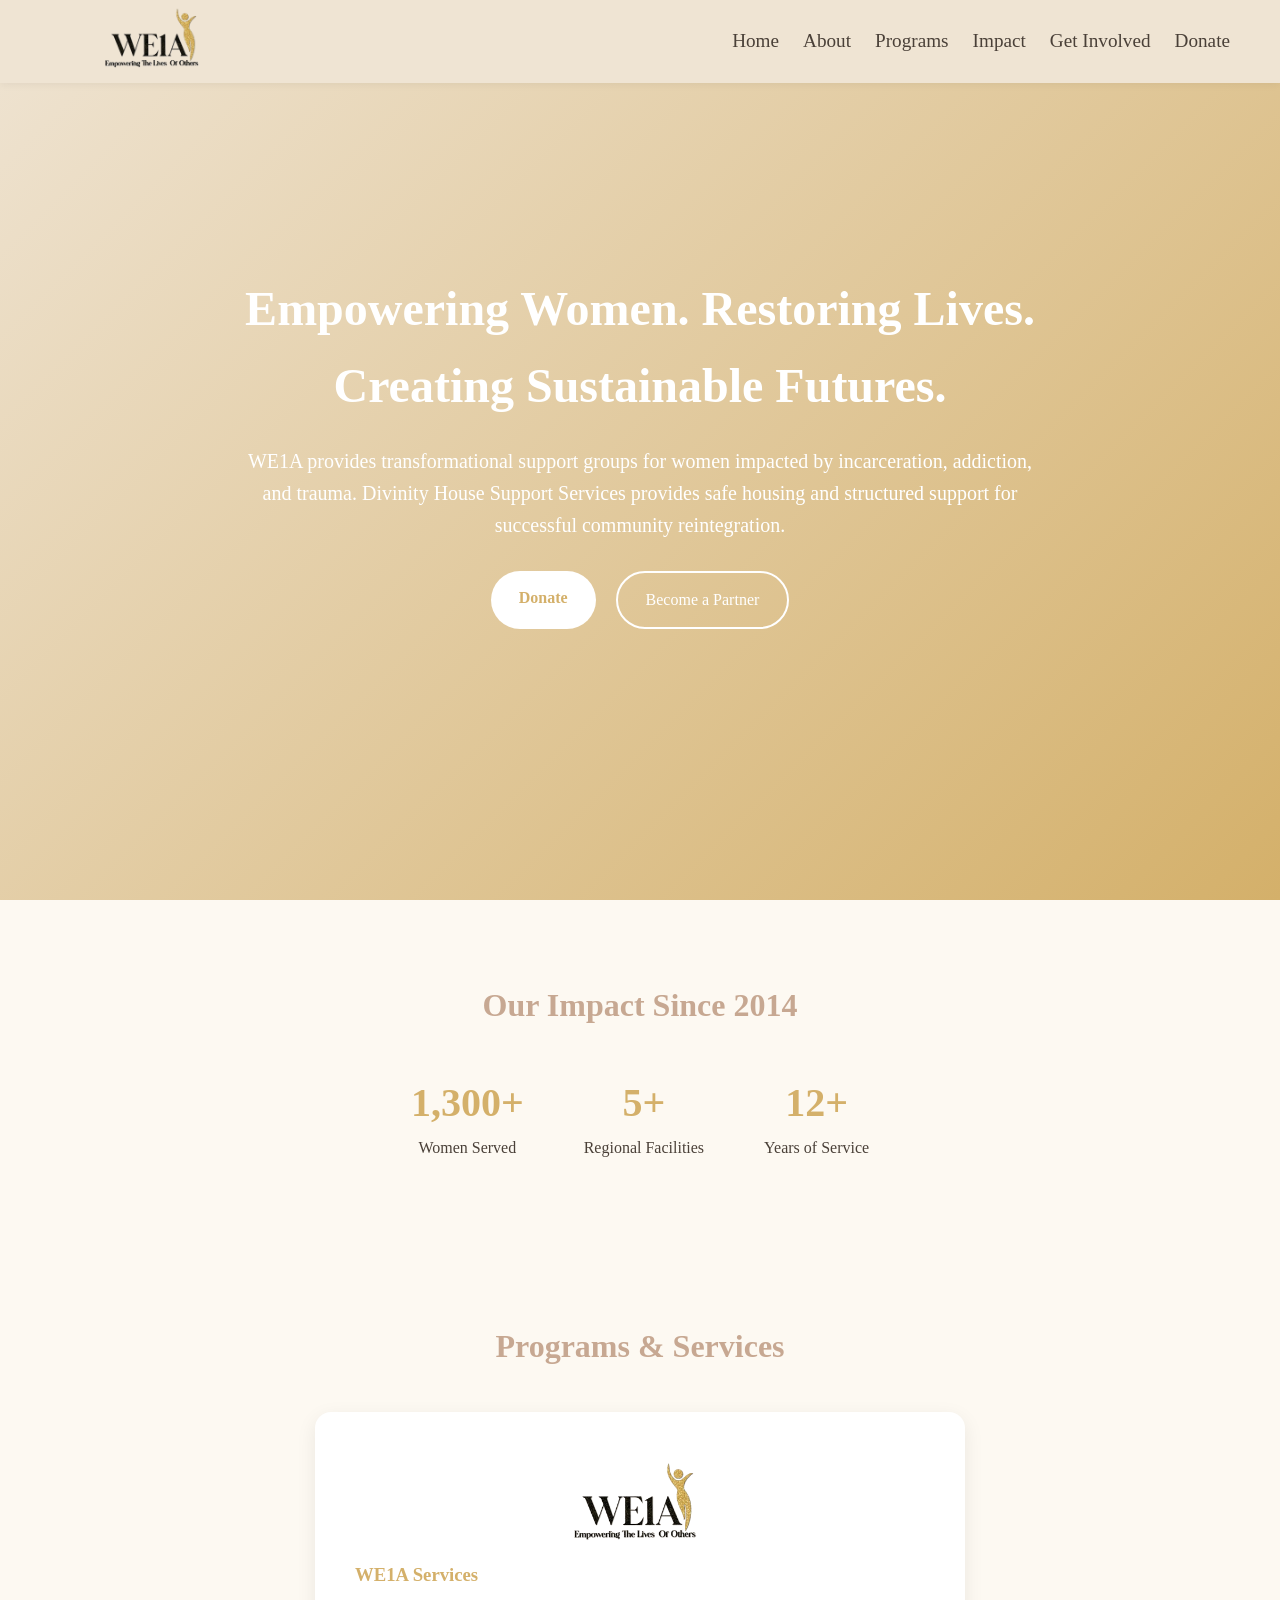
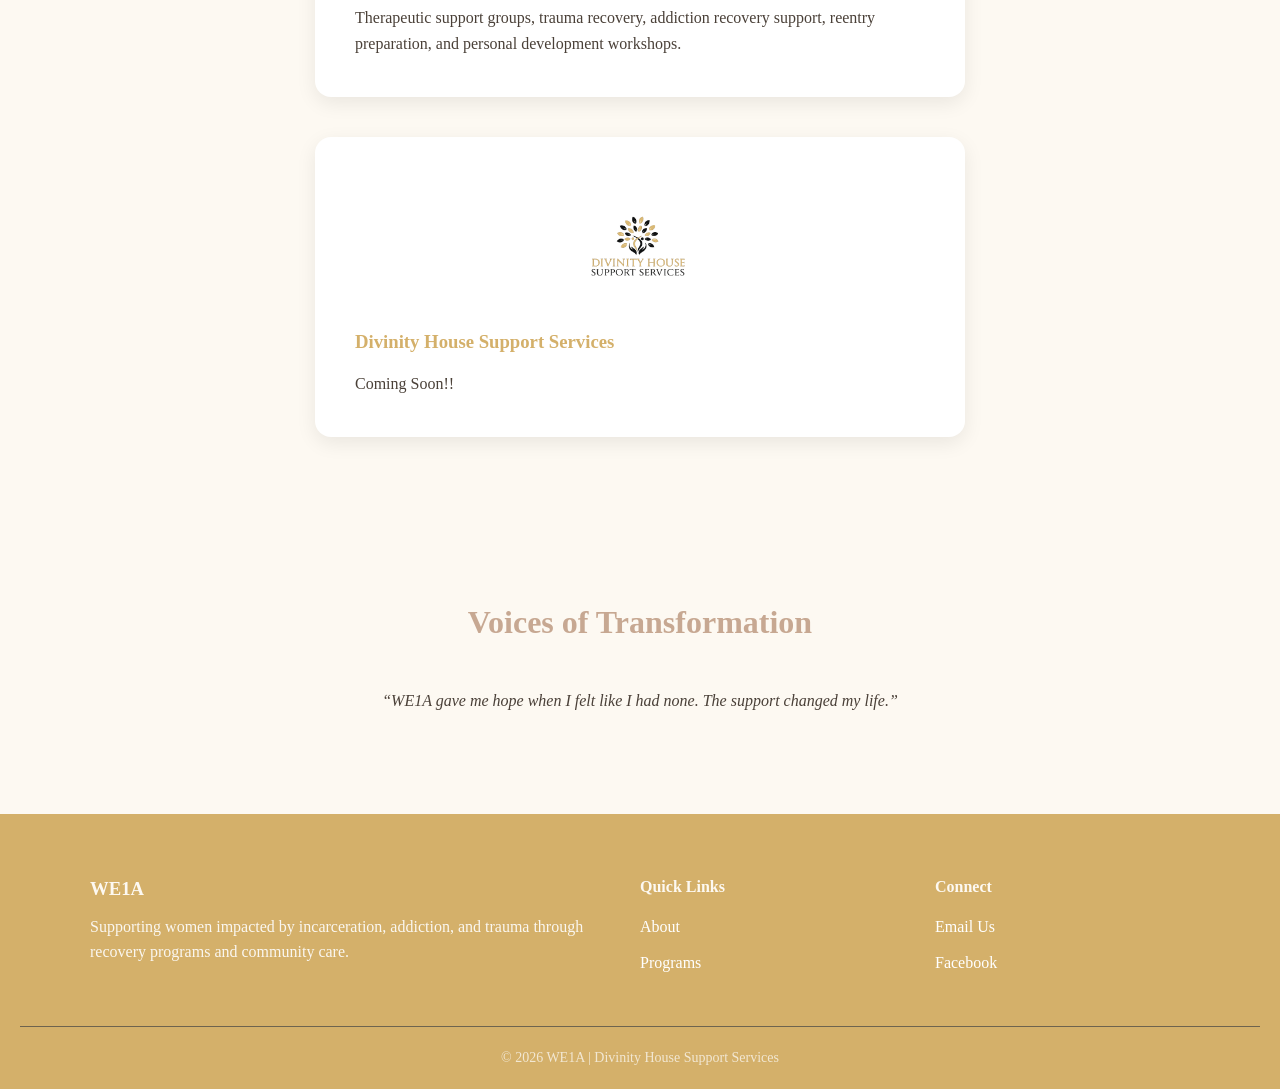
==== index.html @ df3ba407 "fixed the impact and about styling" ====
<!DOCTYPE html>
<html lang="en">
<head>
    <meta charset="UTF-8">
    <meta name="viewport" content="width=device-width, initial-scale=1.0">
    <title>Document</title>
    <link rel="stylesheet" href="styles.css/style.css">
</head>
<body>
  <header class="header">
    <div class="logoimg"><img src="images/we1a_logo_no_bg.png"></div>
    <!-- <div class="logo"> WE1A & DHSS</div> -->
    <nav>
          <a href="index.html">Home</a>
    <a href="about.html">About</a>
    <a href="programs.html">Programs</a>
    <a href="impact.html">Impact</a>
    <a href="getInvolved.html">Get Involved</a>
    <a href="donate.html">Donate</a>
   

    </nav>
</header>

<section class="hero">
    <div class="hero-content">
        <h1>Empowering Women. Restoring Lives. Creating Sustainable Futures.</h1>
        <p>
            WE1A provides transformational support groups for women impacted by incarceration, addiction, and trauma.
            Divinity House Support Services provides safe housing and structured support for successful community reintegration.
        </p>
        <div class="buttons">
        <a href="donate.html" class="btn btn-primary">Donate</a>
        <a href="partners.html" class="btn btn-secondary">Become a Partner</a>

        </div>
    </div>
</section>

<section>
    <h2 class="section-title">Our Impact Since 2014</h2>
    <div class="impact">
        <div class="impact-item">
            <h3 id="participants">0</h3>
            <p>Women Served</p>
        </div>
        <div class="impact-item">
            <h3>5+</h3>
            <p>Regional Facilities</p>
        </div>
        <div class="impact-item">
            <h3>12+</h3>
            <p>Years of Service</p>
        </div>
    </div>
</section>

<section>
    <h2 class="section-title">Programs & Services</h2>

    <div class="services-grid">

        <!-- CARD 1 -->
        <a href="programs.html" class="card">
            <img src="images/we1a_logo_no_bg.png" alt="WE1A Logo">
            <h3>WE1A Services</h3>
            <p>
                Therapeutic support groups, trauma recovery, addiction recovery support,
                reentry preparation, and personal development workshops.
            </p>
        </a>

        <!-- CARD 2 -->
        <a href="programs.html" class="card">
            <img src="images/nobackgroundhouse.png" alt="Divinity House">
            <h3>Divinity House Support Services</h3>
            <p> Coming Soon!! <br>
               <!-- Transitional housing, residential growth programming, crisis stabilization,
                life skills training, and Survivor Ventures partnership support.  -->
            </p>
        </a>

    </div>
</section>


<section class="testimonials">
    <h2 class="section-title">Voices of Transformation</h2>
    <div class="testimonial">
        “WE1A gave me hope when I felt like I had none. The support changed my life.”
    </div>
    <div class="testimonial">
        <!-- “Divinity House gave me stability and structure when I needed it most.” -->
    </div>
</section>

<footer class="footer">

  <div class="footer-container">

    <!-- Organization Info -->
    <div class="footer-column">
      <h3>WE1A</h3>
      <p>
        Supporting women impacted by incarceration, addiction, and trauma
         through recovery programs <!--housing support, --> and community care. 
      </p>
    </div>

    <!-- Navigation -->
    <div class="footer-column">
      <h4>Quick Links</h4>
      <a href="about.html">About</a>
  <a href="programs.html">Programs</a>
    </div>

    <!-- Contact -->
    <div class="footer-column">
      <h4>Connect</h4>
      <a href="mailto:cwilliams@we1a.org">Email Us</a>
      <a href="https://www.facebook.com/profile.php?id=61586205608298" target="_blank">Facebook</a>
    </div>

  </div>

  <div class="footer-bottom">
    © 2026 WE1A | Divinity House Support Services
  </div>

</footer>
</footer>
<script src="JavaScript/script.js"></script>
</body>
</html>
---- styles.css/style.css ----
/* Import Google Fonts */
@import url('https://fonts.googleapis.com/css2?family=Raleway:ital,wght@0,100..900;1,100..900&family=Tinos:ital,wght@0,400;0,700;1,400;1,700&display=swap');

/* Root color variables (site theme) */
:root {
    --primary: #D4B06A;          /* Main gold color */
    --accent: #C7A892;           /* Secondary accent color */
    --bg: #FDF9F2;               /* Page background color */
    --surface: #FFFFFF;          /* Card/surface background */
    --text: #4A4038;             /* Main text color */
    --muted: #8A7A6C;            /* Muted/secondary text */
    --border: #EFE4D3;           /* Border/light divider color */
    --hero-gradient-1: #EFE4D3;  /* Hero gradient start */
    --hero-gradient-2: #D4B06A;  /* Hero gradient end */
}

/* Reset default browser spacing + use border-box model */
* {
    margin: 0;
    padding: 0;
    box-sizing: border-box;
}

/* Body styling */
body {
    font-family: 'Times New Roman', Times, serif,; /* Main font */
    color: var(--text);
    line-height: 1.6;
    background-color: var(--bg);
}

/* Header (navigation bar) */
header {
    width: 100%;
    padding: 0px 40px;
    display: flex;
    justify-content: space-between;
    align-items: center;
    position: fixed;
    top: 0;
    background: var(--border);
    z-index: 1000; /* Keep header above other elements */
    box-shadow: 0 2px 8px rgba(0,0,0,0.05);
    transition: top 0.3s ease; /* Smooth hide/show animation */
}

/* Header hide animation (first rule) */
.header.hide {
    top: -0px;
}

/* Class added by JavaScript to hide header */
header.hide {
    top: -120px;
}

/* Header base positioning */
.header{
    position:fixed;
    top:0;
    width:100%
}

/* Hide header (duplicate rule for JS control) */
.header.hide{
    top:-120px;
}

/* Small logo size */
.logoHeader{
width:20px;
height: auto;
}

/* Global image styling */
img{
    display:block;
    margin-left:auto;
    margin-right:auto;
    width:50%;
}

/* Header logo image */
header img{
    max-width: 230px;
    height: auto;
}

/* Logo text styling */
.logo {
    font-weight: 600;
    font-size: 20px;
    margin: 0 15px;
    color: var(--primary);
}

/* Navigation links */
nav a {
    text-decoration: none;
    color: var(--text);
    font-weight: 500;
    padding:10px;
    font-size:larger;
}

/* Navigation hover effect */
nav a:hover {
    color: var(--accent);
}

/* Hero section styling */
.hero {
    height: 100vh;
    background: linear-gradient(135deg, var(--hero-gradient-1), var(--hero-gradient-2));
    display: flex;
    justify-content: center;
    align-items: center;
    text-align: center;
    color: #fff;
    padding: 0 20px;
}

/* Hero content container */
.hero-content {
    max-width: 800px;
}

/* Hero heading */
.hero h1 {
    font-size: 48px;
    margin-bottom: 20px;
    font-weight: 600;
}

/* Hero description text */
.hero p {
    font-size: 20px;
    margin-bottom: 30px;
}

/* Button group layout */
.buttons {
    display: flex;
    justify-content: center;
    gap: 20px;
    flex-wrap: wrap;
}

/* Remove underline from button links */
.buttons a {
    text-decoration: none;
}

/* Base button styling */
.btn {
    padding: 14px 28px;
    border-radius: 30px;
    border: none;
    font-size: 16px;
    cursor: pointer;
    transition: 0.3s;
}

/* Primary button */
.btn-primary {
    background: var(--surface);
    color: var(--primary);
    font-weight: 600;
}

/* Primary button hover */
.btn-primary:hover {
    background: var(--border);
}

/* Secondary button */
.btn-secondary {
    background: transparent;
    border: 2px solid white;
    color: white;
}

/* Secondary button hover */
.btn-secondary:hover {
    background: white;
    color: var(--primary);
}

/* Section spacing */
section {
    padding: 80px 60px;
}

/* Section title styling */
.section-title {
    text-align: center;
    margin-bottom: 40px;
    font-size: 32px;
    color: var(--accent);
}

/* Impact stats layout */
.impact {
    display: flex;
    justify-content: center;
    gap: 60px;
    text-align: center;
    flex-wrap: wrap;
}

/* Impact number styling */
.impact-item h3 {
    font-size: 40px;
    color: var(--primary);
}

/* Services grid layout */
.services-grid {
    display: flex;
    gap: 40px;
    justify-content: center;
    flex-wrap: wrap;
}

/* Clickable service card */
.card {
    display: block;
    text-decoration: none;
    color: inherit;
    background:white;
    padding: 40px;
    border-radius: 16px;
    width: 650px;
    transition: all 0.3s ease;
    box-shadow: 0 6px 20px rgba(0,0,0,0.08);
}

/* Card image */
.card img {
    width: 150px;
    text-align: center;
}

/* Second card image size */
.cardTwo img {
    width: 450px;
    margin-bottom: 20px;
    text-align: center;
}

/* Card hover animation */
.card:hover {
    transform: translateY(-8px);
    box-shadow: 0 12px 30px rgba(0,0,0,0.15);
    background: var(--surface);
}

/* Additional hover transform */
.card:hover {
    transform: translateY(-5px);
}

/* Card title */
.card h3 {
    margin-bottom: 15px;
    color: var(--primary);
}

/* Global image max width override */
img{
    max-width: 220px;
    height: auto;
    text-align: center;
}

/* Testimonials section */
.testimonials {
    background: var(--bg);
    text-align: center;
}

/* Individual testimonial */
.testimonial {
    max-width: 700px;
    margin: 20px auto;
    font-style: italic;
}

/* Footer styling */
.footer{
  background:var(--primary);
  color:white;
  padding:60px 20px 20px;
}

.footer-container{
  max-width:1100px;
  margin:auto;
  display:grid;
  grid-template-columns: 2fr 1fr 1fr;
  gap:40px;
}

.footer-column h3{
  color:var(--bg);
  margin-bottom:10px;
}

.footer-column h4{
  color:var(--bg);
  margin-bottom:15px;
}

.footer-column p{
  line-height:1.6;
  opacity:.9;
}

.footer-column a{
  display:block;
  color:white;
  text-decoration:none;
  margin-bottom:10px;
}

.footer-column a:hover{
  color:var(--accent);
}

.footer-bottom{
  text-align:center;
  margin-top:40px;
  padding-top:20px;
  border-top:1px solid #444;
  font-size:14px;
  opacity:.7;
}
/* Responsive styles for tablets/mobile */
@media(max-width: 768px) {
    header {
        padding: 10px;
        flex-direction: column;
    }
.hero{
    margin-top:5rem;
    padding:2rem;
}
    .hero h1 {
        font-size: 32px;
    }
    header.hide {
    top: -80px;
      z-index: 5000; /* Keep header above other elements */
}

}

/* ===== FORM SECTIONS ===== */

/* Form section background + spacing */
.form-section {
    padding: 100px 20px;
    background: var(--bg);
}

/* Form container card */
.form-container {
    max-width: 800px;
    margin: auto;
    background: var(--surface);
    padding: 50px;
    border-radius: 18px;
    box-shadow: 0 10px 30px rgba(0,0,0,0.08);
}

/* Form heading */
.form-container h2 {
    text-align: center;
    color: var(--primary);
    margin-bottom: 30px;
}

/* Form group spacing */
.form-group {
    margin-bottom: 20px;
}

/* Form labels */
.form-group label {
    display: block;
    font-weight: 600;
    margin-bottom: 6px;
    color: var(--text);
}

/* Inputs, selects, textarea styling */
.form-group input,
.form-group select,
.form-group textarea {
    width: 100%;
    padding: 14px;
    border-radius: 10px;
    border: 1px solid var(--border);
    font-size: 16px;
    background: var(--bg);
}

/* Textarea size control */
.form-group textarea {
    min-height: 120px;
    resize: vertical;
}

/* Focus state for inputs */
.form-group input:focus,
.form-group select:focus,
.form-group textarea:focus {
    outline: none;
    border-color: var(--primary);
}

/* Submit button */
.form-btn {
    width: 100%;
    padding: 16px;
    background: var(--primary);
    color: white;
    border: none;
    border-radius: 30px;
    font-size: 18px;
    cursor: pointer;
    transition: 0.3s;
}

/* Submit button hover */
.form-btn:hover {
    background: var(--accent);
}
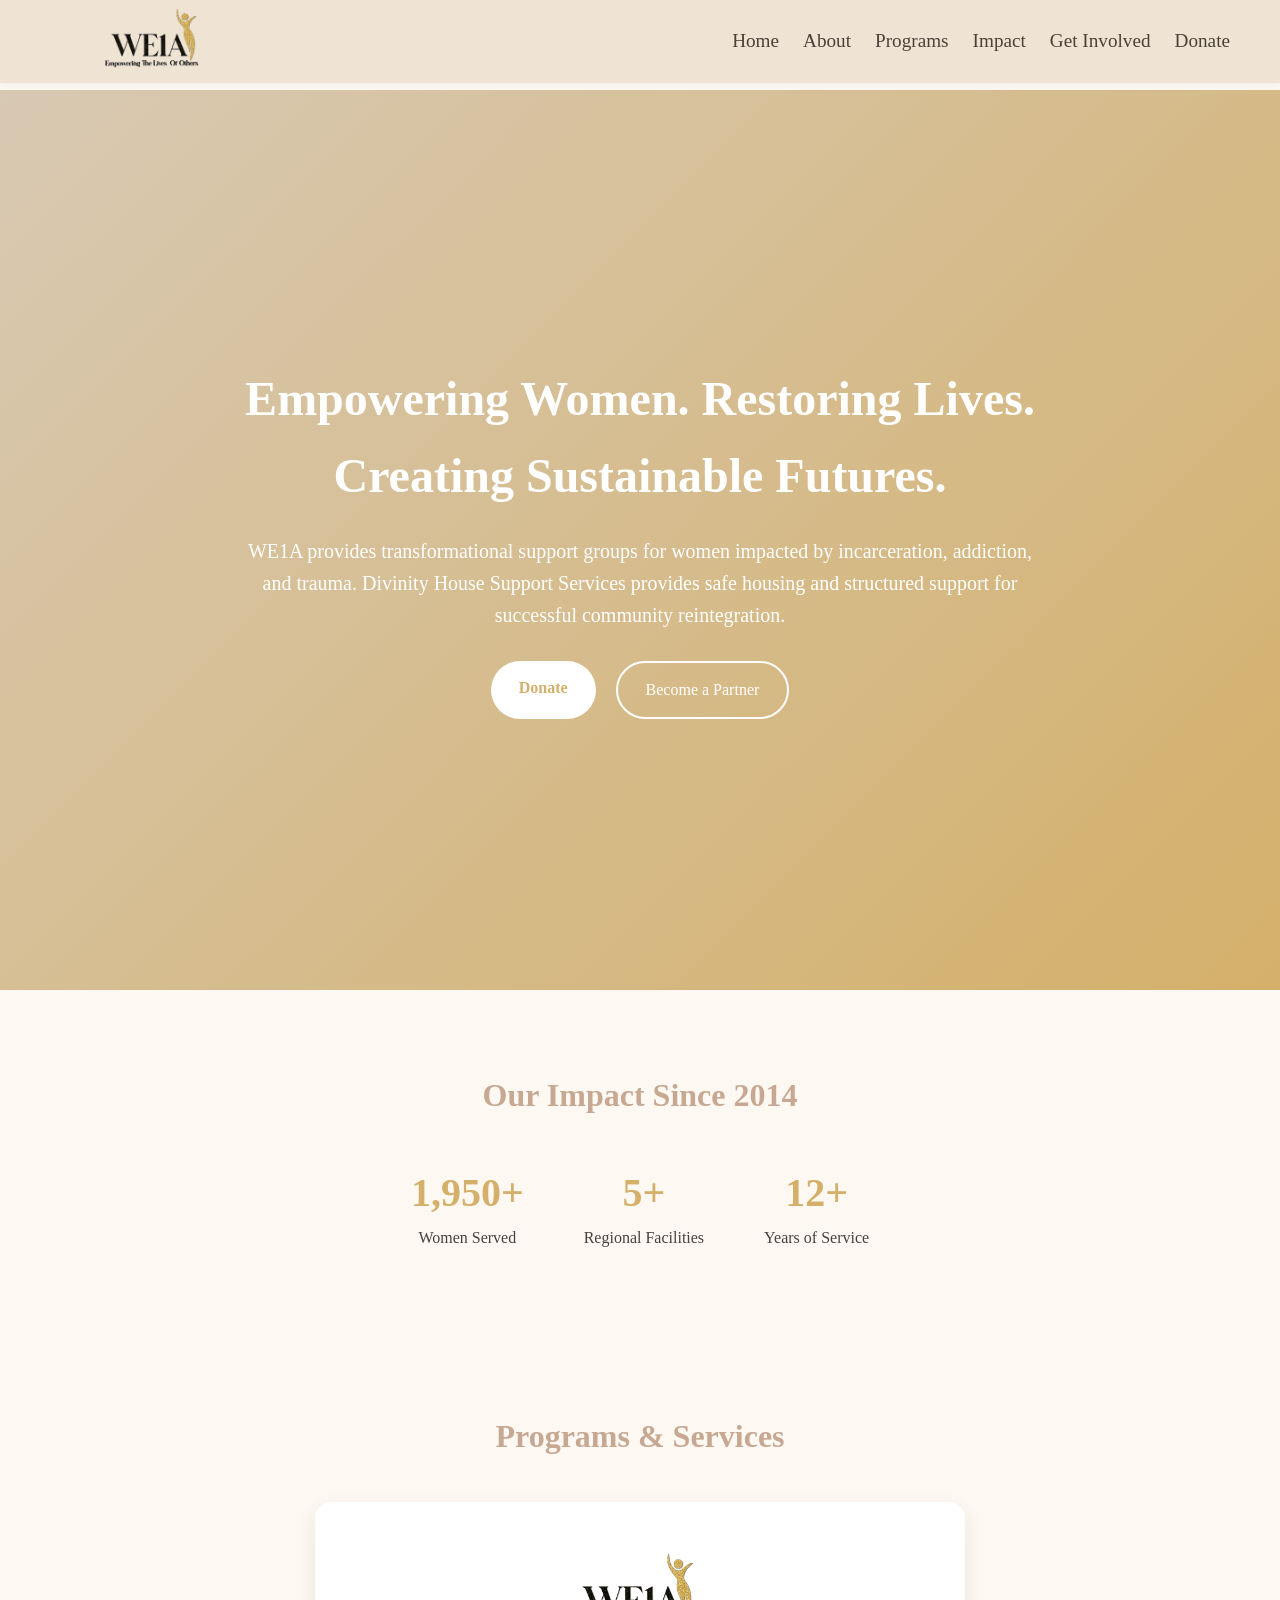
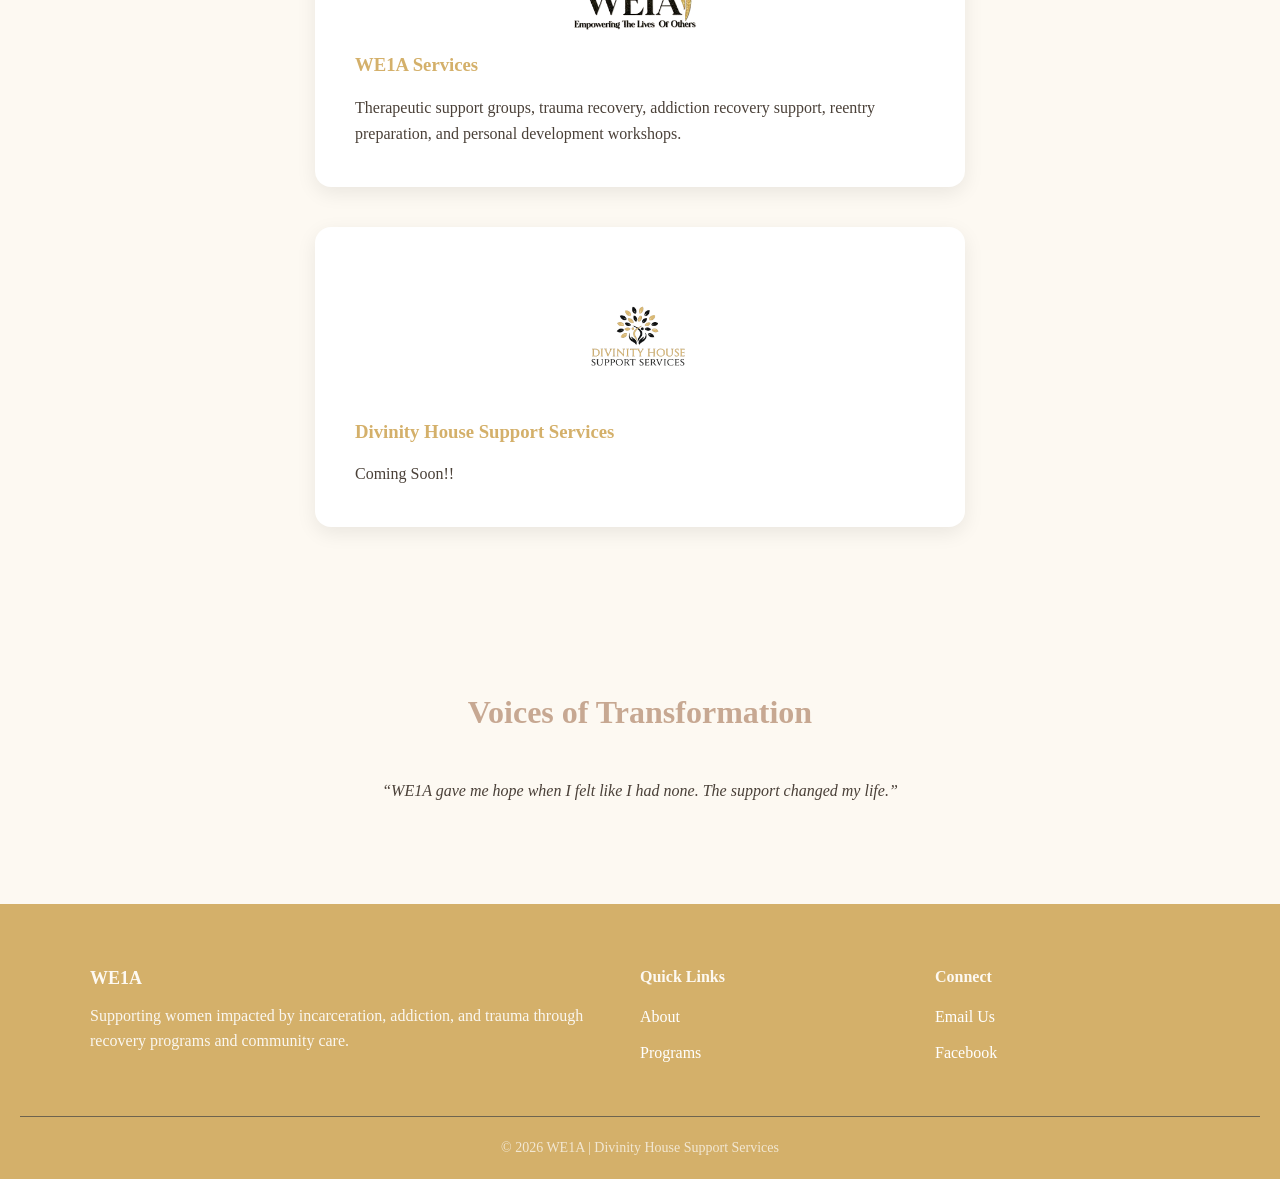
==== commit c9f3d9b6: "header and footer css file" ====
--- a/index.html
+++ b/index.html
@@ -5,6 +5,8 @@
     <meta name="viewport" content="width=device-width, initial-scale=1.0">
     <title>Document</title>
     <link rel="stylesheet" href="styles.css/style.css">
+    <link rel="stylesheet" href="styles.css/header.css">
+    <link rel="stylesheet" href="styles.css/footer.css">
 </head>
 <body>
   <header class="header">
@@ -117,7 +119,7 @@
     <!-- Contact -->
     <div class="footer-column">
       <h4>Connect</h4>
-      <a href="mailto:cwilliams@we1a.org">Email Us</a>
+      <a href="mailto:c.williams@we1a.org">Email Us</a>
       <a href="https://www.facebook.com/profile.php?id=61586205608298" target="_blank">Facebook</a>
     </div>
 
--- a/styles.css/style.css
+++ b/styles.css/style.css
@@ -10,7 +10,7 @@
     --text: #4A4038;             /* Main text color */
     --muted: #8A7A6C;            /* Muted/secondary text */
     --border: #EFE4D3;           /* Border/light divider color */
-    --hero-gradient-1: #EFE4D3;  /* Hero gradient start */
+    --hero-gradient-1: #d8c9b3;  /* Hero gradient start */
     --hero-gradient-2: #D4B06A;  /* Hero gradient end */
 }
 
@@ -27,85 +27,6 @@
     color: var(--text);
     line-height: 1.6;
     background-color: var(--bg);
-}
-
-/* Header (navigation bar) */
-header {
-    width: 100%;
-    padding: 0px 40px;
-    display: flex;
-    justify-content: space-between;
-    align-items: center;
-    position: fixed;
-    top: 0;
-    background: var(--border);
-    z-index: 1000; /* Keep header above other elements */
-    box-shadow: 0 2px 8px rgba(0,0,0,0.05);
-    transition: top 0.3s ease; /* Smooth hide/show animation */
-}
-
-/* Header hide animation (first rule) */
-.header.hide {
-    top: -0px;
-}
-
-/* Class added by JavaScript to hide header */
-header.hide {
-    top: -120px;
-}
-
-/* Header base positioning */
-.header{
-    position:fixed;
-    top:0;
-    width:100%
-}
-
-/* Hide header (duplicate rule for JS control) */
-.header.hide{
-    top:-120px;
-}
-
-/* Small logo size */
-.logoHeader{
-width:20px;
-height: auto;
-}
-
-/* Global image styling */
-img{
-    display:block;
-    margin-left:auto;
-    margin-right:auto;
-    width:50%;
-}
-
-/* Header logo image */
-header img{
-    max-width: 230px;
-    height: auto;
-}
-
-/* Logo text styling */
-.logo {
-    font-weight: 600;
-    font-size: 20px;
-    margin: 0 15px;
-    color: var(--primary);
-}
-
-/* Navigation links */
-nav a {
-    text-decoration: none;
-    color: var(--text);
-    font-weight: 500;
-    padding:10px;
-    font-size:larger;
-}
-
-/* Navigation hover effect */
-nav a:hover {
-    color: var(--accent);
 }
 
 /* Hero section styling */
@@ -286,75 +207,6 @@
     font-style: italic;
 }
 
-/* Footer styling */
-.footer{
-  background:var(--primary);
-  color:white;
-  padding:60px 20px 20px;
-}
-
-.footer-container{
-  max-width:1100px;
-  margin:auto;
-  display:grid;
-  grid-template-columns: 2fr 1fr 1fr;
-  gap:40px;
-}
-
-.footer-column h3{
-  color:var(--bg);
-  margin-bottom:10px;
-}
-
-.footer-column h4{
-  color:var(--bg);
-  margin-bottom:15px;
-}
-
-.footer-column p{
-  line-height:1.6;
-  opacity:.9;
-}
-
-.footer-column a{
-  display:block;
-  color:white;
-  text-decoration:none;
-  margin-bottom:10px;
-}
-
-.footer-column a:hover{
-  color:var(--accent);
-}
-
-.footer-bottom{
-  text-align:center;
-  margin-top:40px;
-  padding-top:20px;
-  border-top:1px solid #444;
-  font-size:14px;
-  opacity:.7;
-}
-/* Responsive styles for tablets/mobile */
-@media(max-width: 768px) {
-    header {
-        padding: 10px;
-        flex-direction: column;
-    }
-.hero{
-    margin-top:5rem;
-    padding:2rem;
-}
-    .hero h1 {
-        font-size: 32px;
-    }
-    header.hide {
-    top: -80px;
-      z-index: 5000; /* Keep header above other elements */
-}
-
-}
-
 /* ===== FORM SECTIONS ===== */
 
 /* Form section background + spacing */
--- a/styles.css/header.css
+++ b/styles.css/header.css
@@ -0,0 +1,165 @@
+/* Import Google Fonts */
+@import url('https://fonts.googleapis.com/css2?family=Raleway:ital,wght@0,100..900;1,100..900&family=Tinos:ital,wght@0,400;0,700;1,400;1,700&display=swap');
+
+/* Root color variables (site theme) */
+:root {
+    --primary: #D4B06A;          /* Main gold color */
+    --accent: #C7A892;           /* Secondary accent color */
+    --bg: #FDF9F2;               /* Page background color */
+    --surface: #FFFFFF;          /* Card/surface background */
+    --text: #4A4038;             /* Main text color */
+    --muted: #8A7A6C;            /* Muted/secondary text */
+    --border: #EFE4D3;           /* Border/light divider color */
+    --hero-gradient-1: #d8c9b3;  /* Hero gradient start */
+    --hero-gradient-2: #D4B06A;  /* Hero gradient end */
+}
+
+/* Header (navigation bar) */
+ header {
+    width: 100%;
+    padding: 0px 40px;
+    display: flex;
+    justify-content: space-between;
+    align-items: center;
+    position: fixed;
+    top: 0;
+    background: var(--border);
+    z-index: 1000; /* Keep header above other elements */
+    box-shadow: 0 2px 8px rgba(0,0,0,0.05);
+    transition: top 0.3s ease; /* Smooth hide/show animation */
+}
+
+/* Header hide animation (first rule) */
+.header.hide {
+    top: -0px;
+}
+
+/* Class added by JavaScript to hide header */
+header.hide {
+    top: -120px;
+}
+
+/* Header base positioning */
+.header{
+    position:fixed;
+    top:0;
+    width:100%
+}
+
+/* Hide header (duplicate rule for JS control) */
+.header.hide{
+    top:-120px;
+}
+
+/* Small logo size */
+.logoHeader{
+width:20px;
+height: auto;
+}
+
+/* Mobile layout */
+@media (max-width: 768px) {
+  .header {
+    flex-direction: column;
+    padding: 10px 20px;
+  }
+
+  nav {
+    display: flex;
+    flex-wrap: wrap;
+    justify-content: center;
+    gap: 10px;
+  }
+
+  nav a {
+    font-size: 14px;
+  }
+}
+
+/* Header hide animation (first rule) */
+.header.hide {
+    top: -0px;
+}
+
+/* Class added by JavaScript to hide header */
+header.hide {
+    top: -120px;
+}
+
+/* Header base positioning */
+.header{
+    position:fixed;
+    top:0;
+    width:100%
+}
+
+/* Hide header (duplicate rule for JS control) */
+.header.hide{
+    top:-120px;
+}
+
+/* Small logo size */
+.logoHeader{
+width:20px;
+height: auto;
+}
+
+
+body {
+  margin: 0;
+  padding-top: 90px; /* adjust to your header height */
+}
+
+/* Mobile layout */
+@media (max-width: 768px) {
+  .header {
+    flex-direction: column;
+    padding: 10px 20px;
+  }
+
+  nav {
+    display: flex;
+    flex-wrap: wrap;
+    justify-content: center;
+    gap: 10px;
+  }
+
+  nav a {
+    font-size: 14px;
+  }
+}
+/* Global image styling */
+img{
+    display:block;
+    margin-left:auto;
+    margin-right:auto;
+    width:50%;
+}
+
+/* Header logo image */
+header img{
+    max-width: 230px;
+    height: auto;
+}
+
+/* Logo text styling */
+.logo {
+    font-weight: 600;
+    font-size: 20px;
+    margin: 0 15px;
+    color: var(--primary);
+}
+
+/* Navigation links */
+nav a {
+    text-decoration: none;
+    color: var(--text);
+    font-weight: 500;
+    padding:10px;
+    font-size:larger;
+}
+
+/* Navigation hover effect */
+nav a:hover {
+    color: var(--accent);
+}
--- a/styles.css/footer.css
+++ b/styles.css/footer.css
@@ -0,0 +1,51 @@
+/* Footer styling */
+.footer{
+  background:var(--primary);
+  color:white;
+  padding:60px 20px 20px;
+}
+ 
+.footer-container{
+  max-width:1100px;
+  margin:auto;
+  display:grid;
+  grid-template-columns: 2fr 1fr 1fr;
+  gap:40px;
+}
+
+.footer-column h3{
+    font-size:18px;
+  color:var(--bg);
+  margin-bottom:10px;
+}
+
+.footer-column h4{
+  color:var(--bg);
+  margin-bottom:15px;
+}
+
+.footer-column p{
+font-size:16px;
+  line-height:1.6;
+  opacity:.9;
+}
+
+.footer-column a{
+  display:block;
+  color:white;
+  text-decoration:none;
+  margin-bottom:10px;
+}
+
+.footer-column a:hover{
+  color:var(--muted);
+}
+
+.footer-bottom{
+  text-align:center;
+  margin-top:40px;
+  padding-top:20px;
+  border-top:1px solid #444;
+  font-size:14px;
+  opacity:.7;
+}
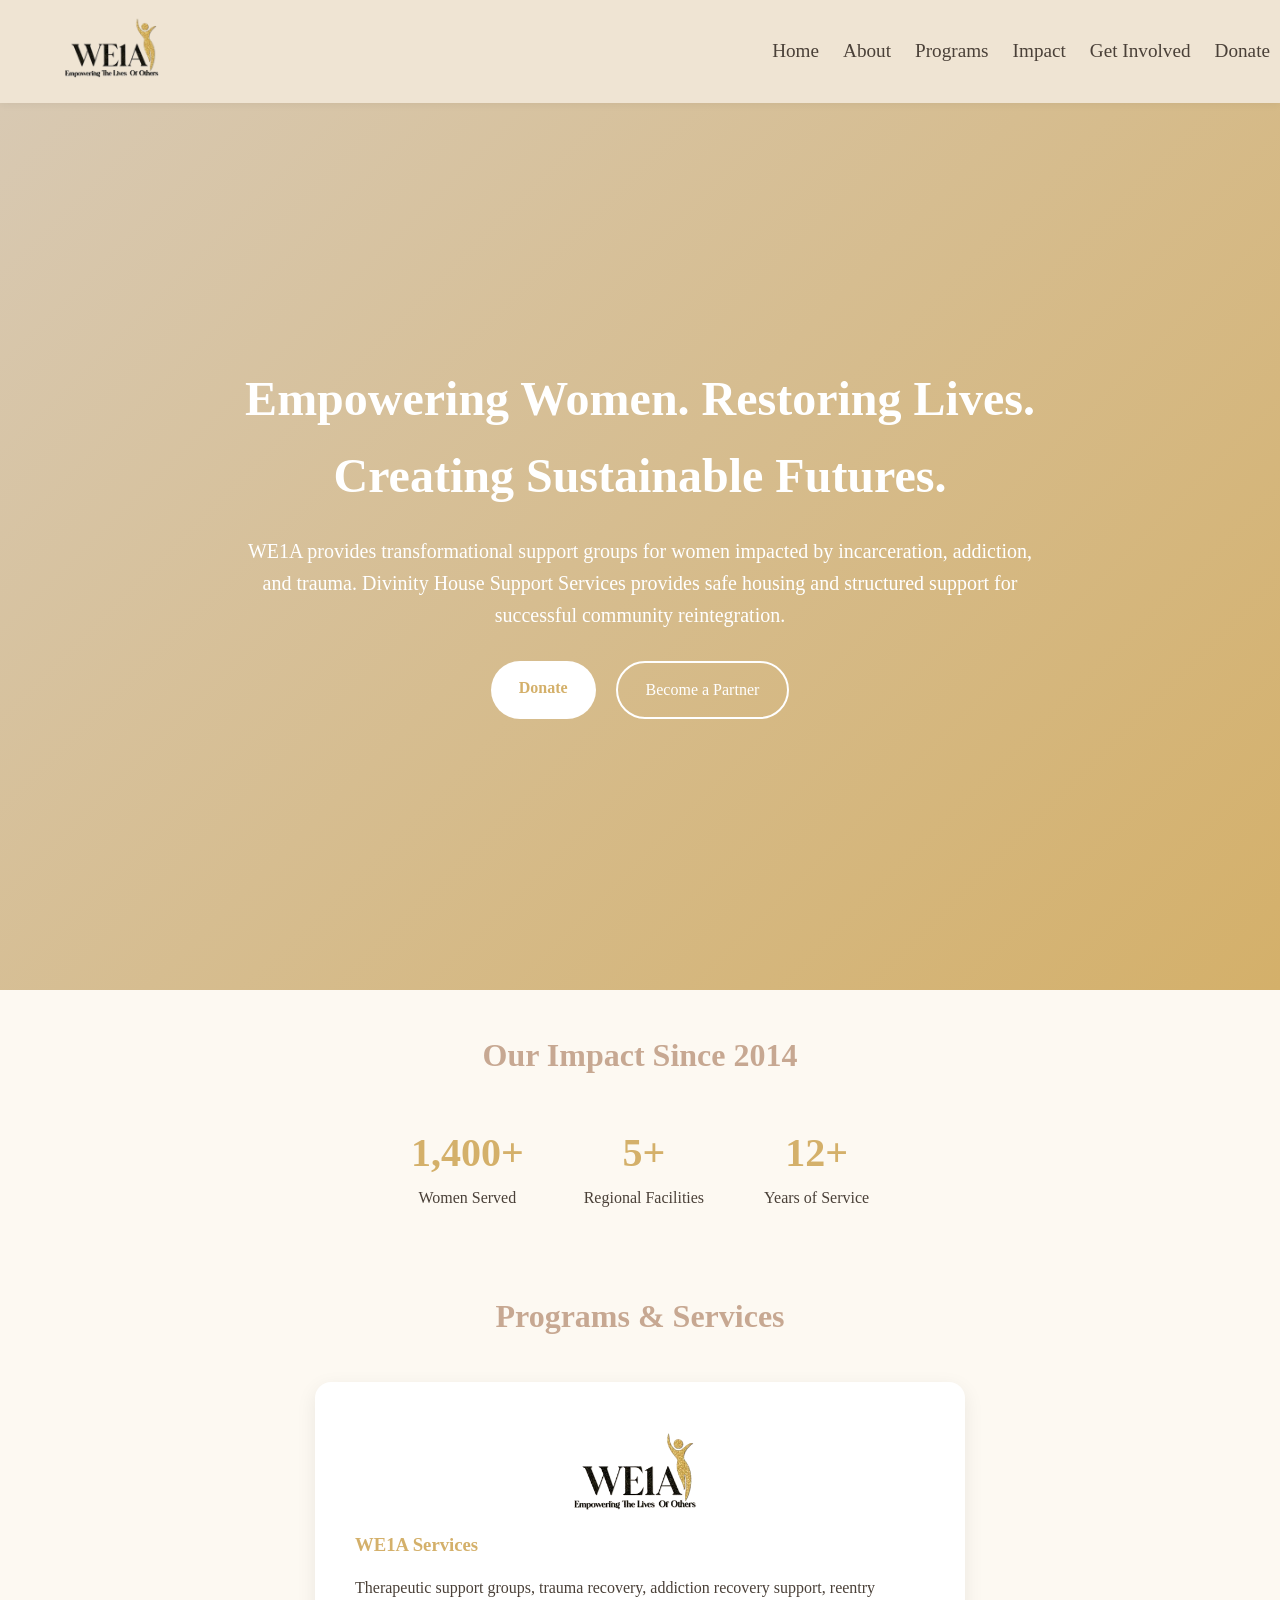
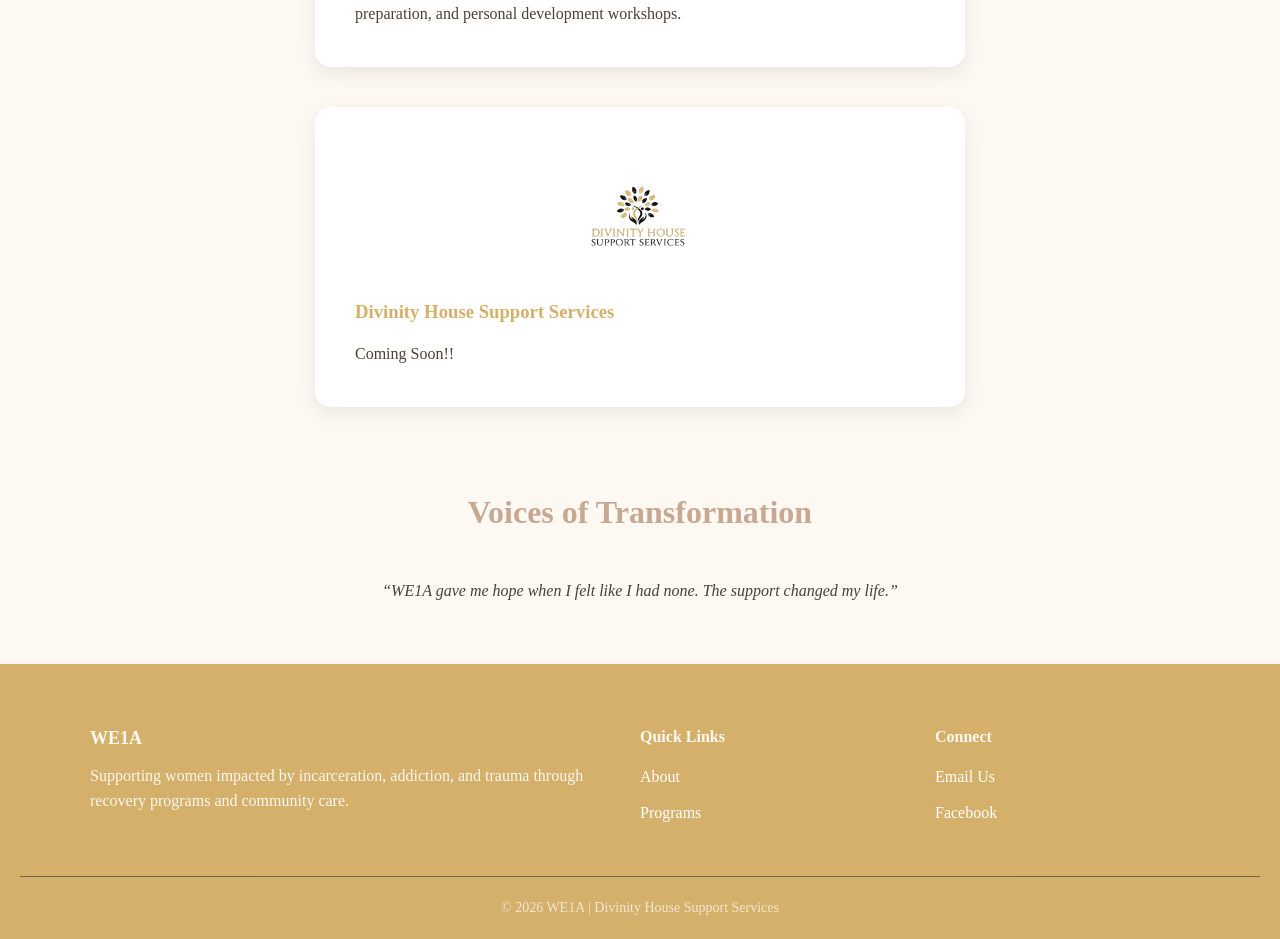
==== commit 7317dec2: "created and implemented header.js" ====
--- a/index.html
+++ b/index.html
@@ -132,5 +132,6 @@
 </footer>
 </footer>
 <script src="JavaScript/script.js"></script>
+<script src="JavaScript/header.js"></script>
 </body>
 </html>
--- a/styles.css/style.css
+++ b/styles.css/style.css
@@ -38,7 +38,7 @@
     align-items: center;
     text-align: center;
     color: #fff;
-    padding: 0 20px;
+    /* padding: 0 0px; */
 }
 
 /* Hero content container */
@@ -109,7 +109,7 @@
 
 /* Section spacing */
 section {
-    padding: 80px 60px;
+    padding: 40px 40px;
 }
 
 /* Section title styling */
--- a/styles.css/header.css
+++ b/styles.css/header.css
@@ -17,7 +17,7 @@
 /* Header (navigation bar) */
  header {
     width: 100%;
-    padding: 0px 40px;
+    padding: 10px 0px;
     display: flex;
     justify-content: space-between;
     align-items: center;
@@ -83,7 +83,7 @@
 
 /* Class added by JavaScript to hide header */
 header.hide {
-    top: -120px;
+    top: -220px;
 }
 
 /* Header base positioning */
@@ -95,7 +95,7 @@
 
 /* Hide header (duplicate rule for JS control) */
 .header.hide{
-    top:-120px;
+    top:-220px;
 }
 
 /* Small logo size */
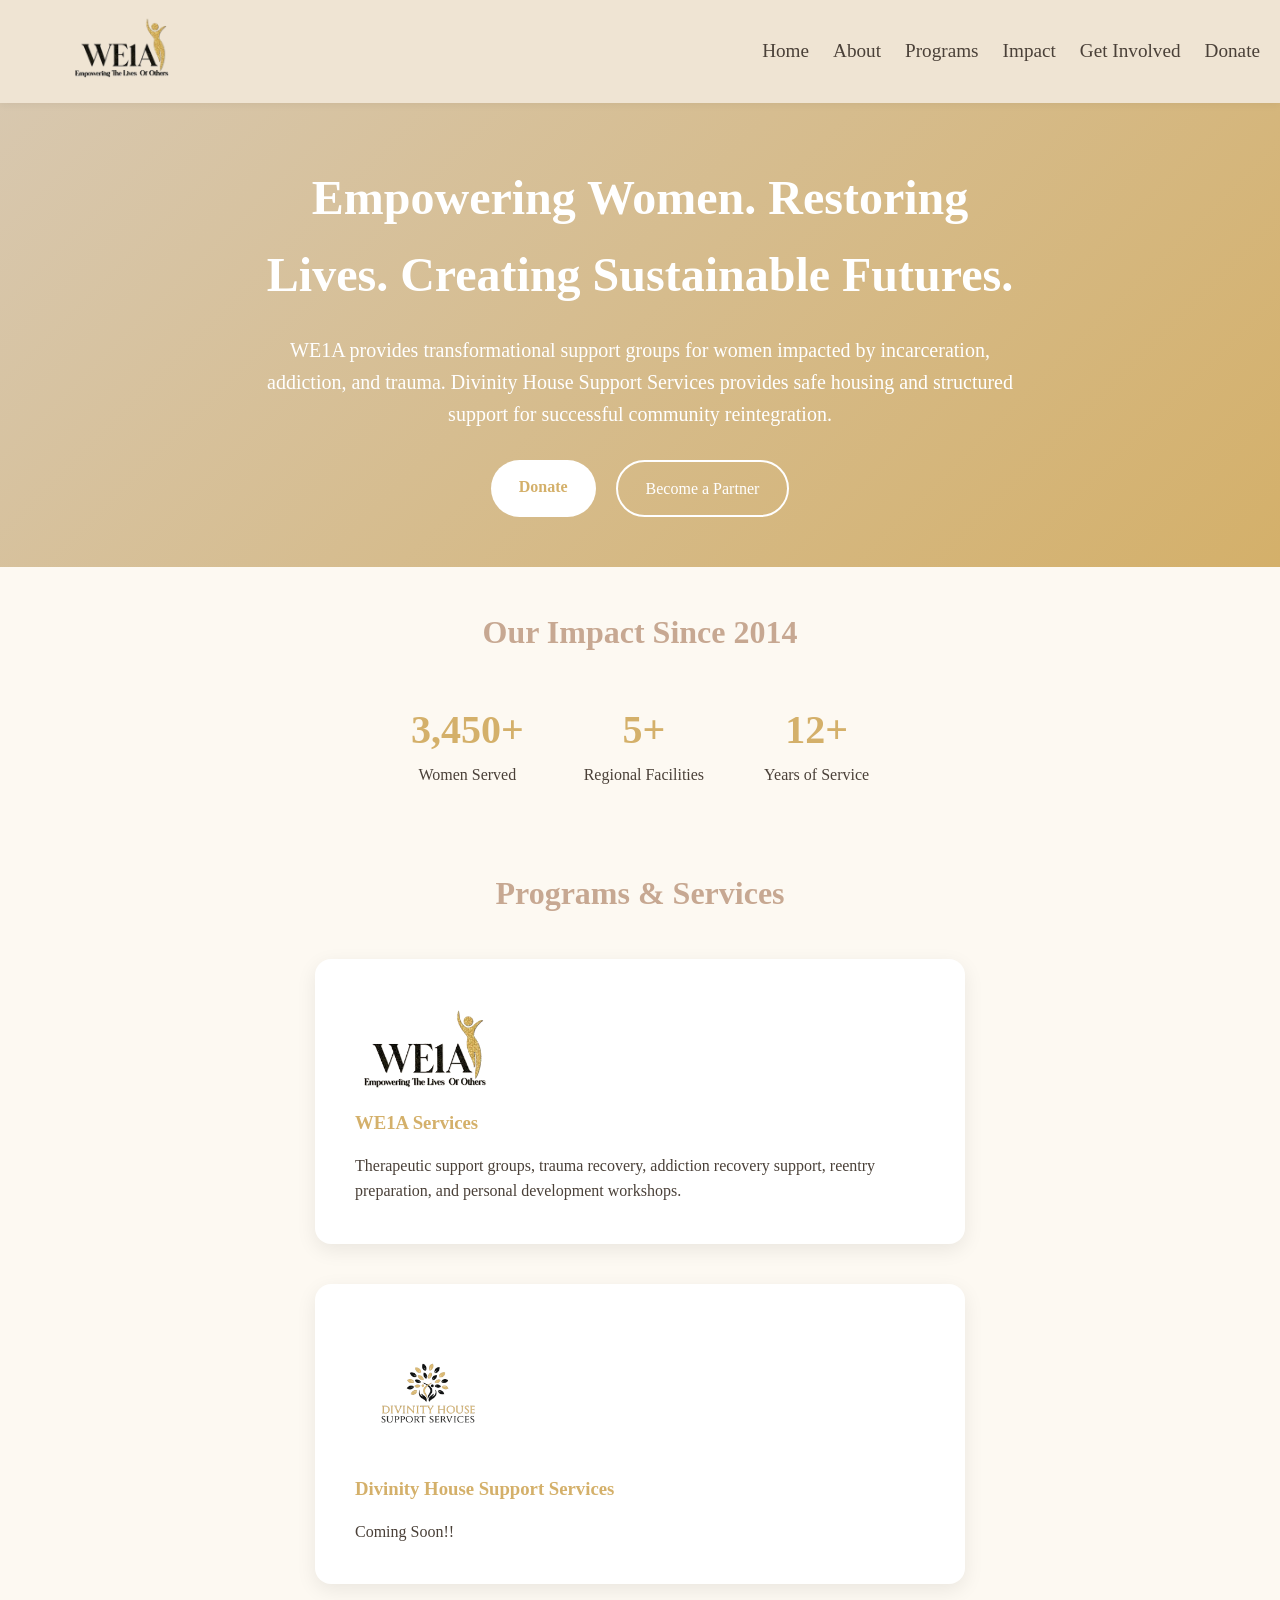
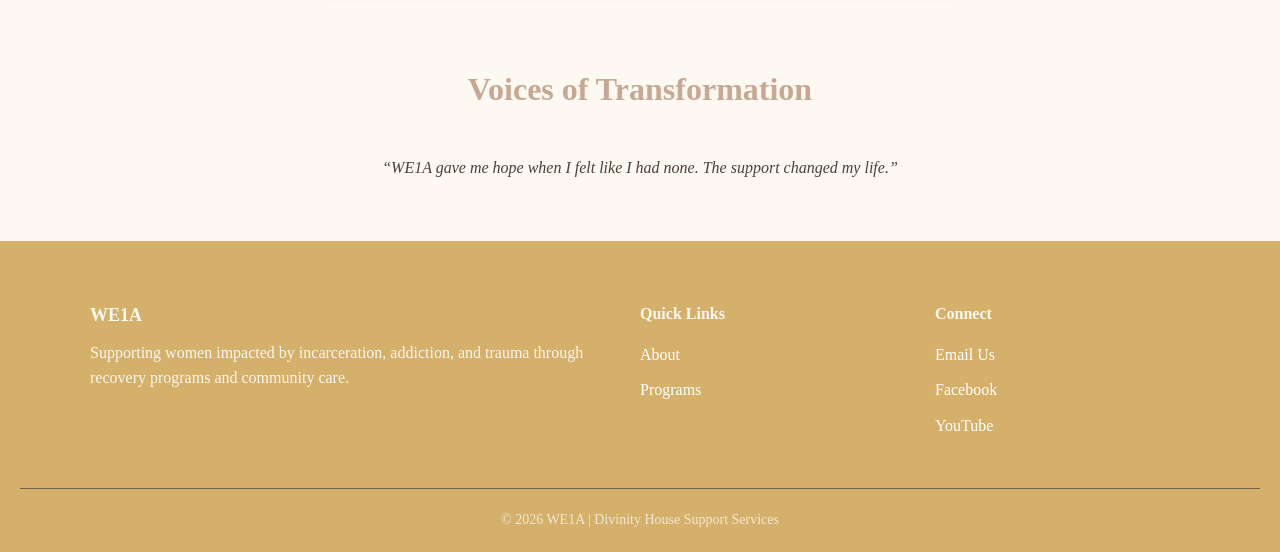
==== commit d67f332c: "redesign get involved page, added youtube link to footer" ====
--- a/index.html
+++ b/index.html
@@ -120,7 +120,9 @@
     <div class="footer-column">
       <h4>Connect</h4>
       <a href="mailto:c.williams@we1a.org">Email Us</a>
-      <a href="https://www.facebook.com/profile.php?id=61586205608298" target="_blank">Facebook</a>
+      <a href="https://www.facebook.com/profile.php?id=61586205608298" 
+      target="_blank">Facebook</a>
+         <a href="https://youtube.com/@womenempoweringoneanother?si=aopuIAqbBX-JPqeE" target="_blank">YouTube</a>
     </div>
 
   </div>
--- a/styles.css/style.css
+++ b/styles.css/style.css
@@ -31,14 +31,13 @@
 
 /* Hero section styling */
 .hero {
-    height: 100vh;
     background: linear-gradient(135deg, var(--hero-gradient-1), var(--hero-gradient-2));
     display: flex;
     justify-content: center;
     align-items: center;
     text-align: center;
     color: #fff;
-    /* padding: 0 0px; */
+     justify-content: flex;
 }
 
 /* Hero content container */
@@ -287,4 +286,20 @@
 /* Submit button hover */
 .form-btn:hover {
     background: var(--accent);
+}
+
+@media (max-width: 768px){
+ /* Hero heading */
+.hero h1 {
+    font-size:35px;
+    font-weight: 600;
+}
+}
+.hero-content{
+    padding:10px;
+}
+.hero {
+
+     padding-top:150px; 
+
 }
--- a/styles.css/header.css
+++ b/styles.css/header.css
@@ -14,10 +14,15 @@
     --hero-gradient-2: #D4B06A;  /* Hero gradient end */
 }
 
+* {
+    margin: 0;
+    padding: 0;
+}
+
 /* Header (navigation bar) */
  header {
     width: 100%;
-    padding: 10px 0px;
+    padding:10px;
     display: flex;
     justify-content: space-between;
     align-items: center;
@@ -27,6 +32,7 @@
     z-index: 1000; /* Keep header above other elements */
     box-shadow: 0 2px 8px rgba(0,0,0,0.05);
     transition: top 0.3s ease; /* Smooth hide/show animation */
+    font-family: tinos;
 }
 
 /* Header hide animation (first rule) */
@@ -57,65 +63,25 @@
 height: auto;
 }
 
-/* Mobile layout */
-@media (max-width: 768px) {
-  .header {
-    flex-direction: column;
-    padding: 10px 20px;
-  }
-
-  nav {
-    display: flex;
-    flex-wrap: wrap;
-    justify-content: center;
-    gap: 10px;
-  }
-
-  nav a {
-    font-size: 14px;
-  }
+header img{
+    max-width: 230px;
+    height: auto;
+    
 }
-
-/* Header hide animation (first rule) */
-.header.hide {
-    top: -0px;
-}
-
-/* Class added by JavaScript to hide header */
-header.hide {
-    top: -220px;
-}
-
-/* Header base positioning */
-.header{
-    position:fixed;
-    top:0;
-    width:100%
-}
-
-/* Hide header (duplicate rule for JS control) */
-.header.hide{
-    top:-220px;
-}
-
-/* Small logo size */
-.logoHeader{
-width:20px;
-height: auto;
-}
-
-
-body {
-  margin: 0;
-  padding-top: 90px; /* adjust to your header height */
+.logoimg{
+    margin:0;
 }
 
 /* Mobile layout */
 @media (max-width: 768px) {
   .header {
     flex-direction: column;
-    padding: 10px 20px;
   }
+
+/* Hide header (duplicate rule for JS control) */
+.header.hide{
+    top:-220px;
+}
 
   nav {
     display: flex;
@@ -131,8 +97,6 @@
 /* Global image styling */
 img{
     display:block;
-    margin-left:auto;
-    margin-right:auto;
     width:50%;
 }
 
@@ -140,13 +104,14 @@
 header img{
     max-width: 230px;
     height: auto;
+    margin-left: auto;
+    margin-right: auto;
 }
 
 /* Logo text styling */
 .logo {
     font-weight: 600;
     font-size: 20px;
-    margin: 0 15px;
     color: var(--primary);
 }
 
--- a/styles.css/footer.css
+++ b/styles.css/footer.css
@@ -3,6 +3,7 @@
   background:var(--primary);
   color:white;
   padding:60px 20px 20px;
+  font-family: tinos;
 }
  
 .footer-container{
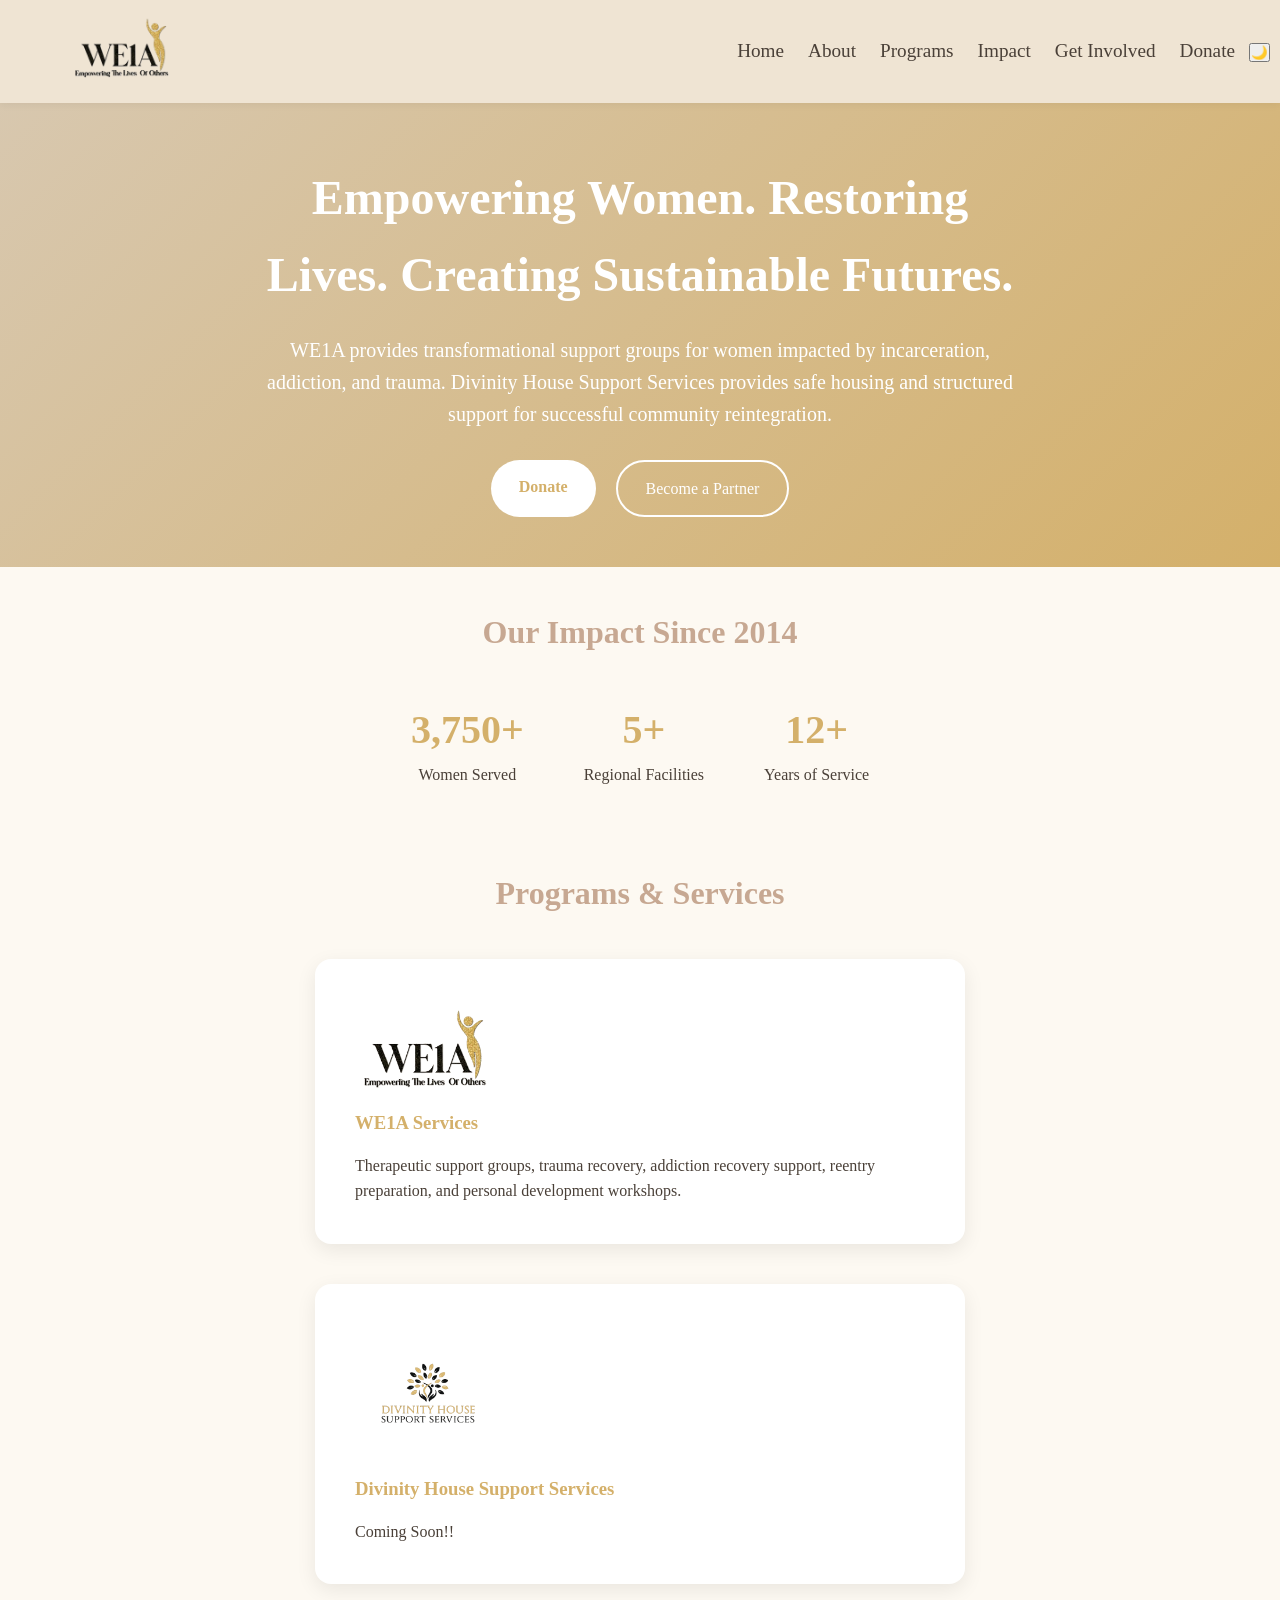
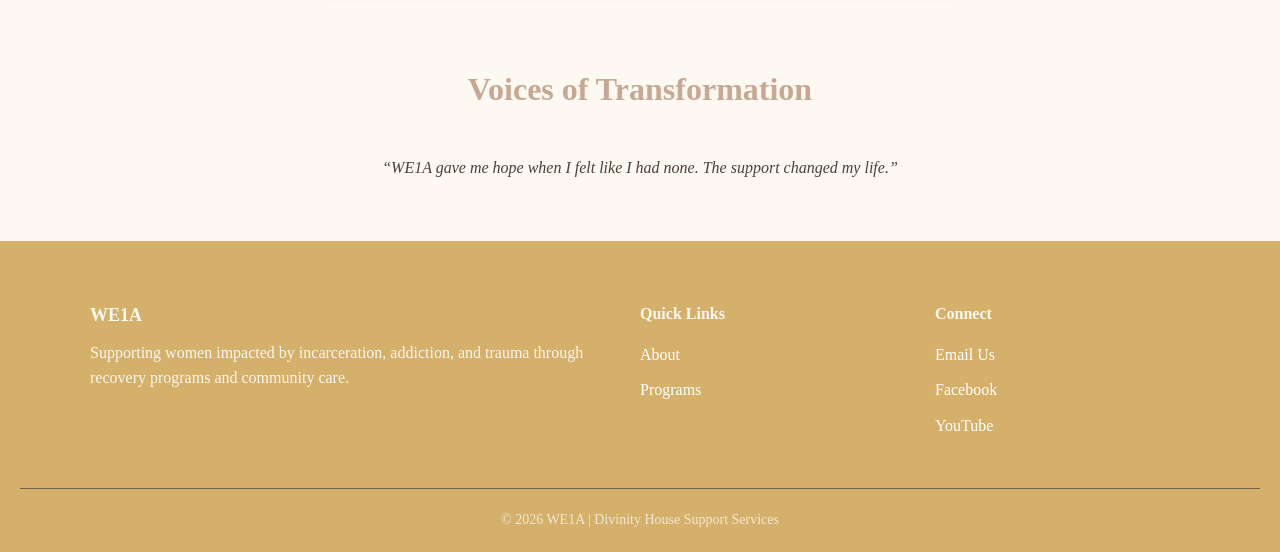
==== commit f504d07c: "Add dark mode support across site and edited text to make more concise and user-friendly." ====
--- a/index.html
+++ b/index.html
@@ -12,16 +12,15 @@
   <header class="header">
     <div class="logoimg"><img src="images/we1a_logo_no_bg.png"></div>
     <!-- <div class="logo"> WE1A & DHSS</div> -->
-    <nav>
-          <a href="index.html">Home</a>
+<nav>
+    <a href="index.html">Home</a>
     <a href="about.html">About</a>
     <a href="programs.html">Programs</a>
     <a href="impact.html">Impact</a>
     <a href="getInvolved.html">Get Involved</a>
     <a href="donate.html">Donate</a>
-   
-
-    </nav>
+    <button id="theme-toggle" class="theme-toggle">🌙</button>
+</nav>
 </header>
 
 <section class="hero">
@@ -132,7 +131,6 @@
   </div>
 
 </footer>
-</footer>
 <script src="JavaScript/script.js"></script>
 <script src="JavaScript/header.js"></script>
 </body>
--- a/styles.css/style.css
+++ b/styles.css/style.css
@@ -14,6 +14,19 @@
     --hero-gradient-2: #D4B06A;  /* Hero gradient end */
 }
 
+/* Dark mode theme */
+.dark-mode {
+    --primary: #D4B06A;
+    --accent: #C7A892;
+    --bg: #1E1B18;
+    --surface: #2B2723;
+    --text: #F5EFE6;
+    --muted: #C8B8A8;
+    --border: #4A4038;
+    --hero-gradient-1: #3A332C;
+    --hero-gradient-2: #8C6A35;
+}
+
 /* Reset default browser spacing + use border-box model */
 * {
     margin: 0;
@@ -31,13 +44,23 @@
 
 /* Hero section styling */
 .hero {
-    background: linear-gradient(135deg, var(--hero-gradient-1), var(--hero-gradient-2));
+    background:
+        linear-gradient(
+            135deg,
+            var(--hero-gradient-1),
+            var(--hero-gradient-2)
+        ),
+        url("images/IMG_0016.PNG");
+
+    background-size: cover;
+    background-position: center;
+    background-repeat: no-repeat;
+
     display: flex;
     justify-content: center;
     align-items: center;
     text-align: center;
     color: #fff;
-     justify-content: flex;
 }
 
 /* Hero content container */
@@ -57,6 +80,7 @@
     font-size: 20px;
     margin-bottom: 30px;
 }
+
 
 /* Button group layout */
 .buttons {
@@ -147,7 +171,7 @@
     display: block;
     text-decoration: none;
     color: inherit;
-    background:white;
+    background: var(--surface);
     padding: 40px;
     border-radius: 16px;
     width: 650px;
@@ -293,6 +317,7 @@
 .hero h1 {
     font-size:35px;
     font-weight: 600;
+    padding-top: 5rem;
 }
 }
 .hero-content{
--- a/styles.css/header.css
+++ b/styles.css/header.css
@@ -72,26 +72,136 @@
     margin:0;
 }
 
+/* Hamburger toggle — hidden on desktop, injected by header.js */
+.nav-toggle {
+  display: none;
+  flex-direction: column;
+  justify-content: center;
+  gap: 6px;
+  width: 46px;
+  height: 46px;
+  padding: 0;
+  background: transparent;
+  border: none;
+  cursor: pointer;
+  z-index: 1100; /* stays above the open overlay */
+}
+
+.nav-toggle__bar {
+  display: block;
+  width: 26px;
+  height: 2px;
+  margin: 0 auto;
+  background: var(--text);
+  border-radius: 2px;
+  transition: transform 0.35s ease, opacity 0.25s ease;
+}
+
+/* Lock body scroll while the menu is open */
+body.nav-lock {
+  overflow: hidden;
+}
+
 /* Mobile layout */
 @media (max-width: 768px) {
   .header {
+    flex-direction: row;
+    justify-content: space-between;
+    align-items: center;
+    padding: 10px 18px;
+  }
+
+  /* Hide header (duplicate rule for JS control) */
+  .header.hide {
+    top: -140px;
+  }
+
+  .nav-toggle {
+    display: flex;
+  }
+
+  /* Full-screen soft, airy overlay menu */
+  nav {
+    position: fixed;
+    inset: 0;
+    display: flex;
     flex-direction: column;
-  }
-
-/* Hide header (duplicate rule for JS control) */
-.header.hide{
-    top:-220px;
-}
-
-  nav {
-    display: flex;
-    flex-wrap: wrap;
     justify-content: center;
-    gap: 10px;
+    align-items: center;
+    gap: 6px;
+    background:
+      radial-gradient(circle at 20% 15%, rgba(199, 168, 146, 0.18), transparent 55%),
+      radial-gradient(circle at 82% 88%, rgba(212, 176, 106, 0.16), transparent 55%),
+      var(--bg);
+    opacity: 0;
+    visibility: hidden;
+    transition: opacity 0.45s ease, visibility 0.45s ease;
+    z-index: 1050;
+  }
+
+  /* Soft floral accent drifting in the overlay */
+  nav::before,
+  nav::after {
+    content: "❀";
+    position: absolute;
+    color: var(--accent);
+    opacity: 0.28;
+    pointer-events: none;
+  }
+
+  nav::before {
+    top: 12%;
+    right: 16%;
+    font-size: 34px;
+  }
+
+  nav::after {
+    bottom: 14%;
+    left: 14%;
+    font-size: 26px;
+  }
+
+  .header.nav-open nav {
+    opacity: 1;
+    visibility: visible;
   }
 
   nav a {
-    font-size: 14px;
+    font-family: "Tinos", serif;
+    font-size: 1.6rem;
+    color: var(--text);
+    padding: 10px 20px;
+    opacity: 0;
+    transform: translateY(24px);
+    transition: opacity 0.5s ease, transform 0.5s ease, color 0.2s ease;
+  }
+
+  /* Links fade in + up, staggered, once the menu opens */
+  .header.nav-open nav a {
+    opacity: 1;
+    transform: translateY(0);
+    transition-delay: calc(var(--i, 0) * 70ms + 140ms);
+  }
+
+  /* Hamburger morphs into an X when open */
+  .header.nav-open .nav-toggle__bar:nth-child(1) {
+    transform: translateY(8px) rotate(45deg);
+  }
+
+  .header.nav-open .nav-toggle__bar:nth-child(2) {
+    opacity: 0;
+  }
+
+  .header.nav-open .nav-toggle__bar:nth-child(3) {
+    transform: translateY(-8px) rotate(-45deg);
+  }
+}
+
+@media (prefers-reduced-motion: reduce) {
+  nav,
+  nav a,
+  .nav-toggle__bar {
+    transition: none;
   }
 }
 /* Global image styling */
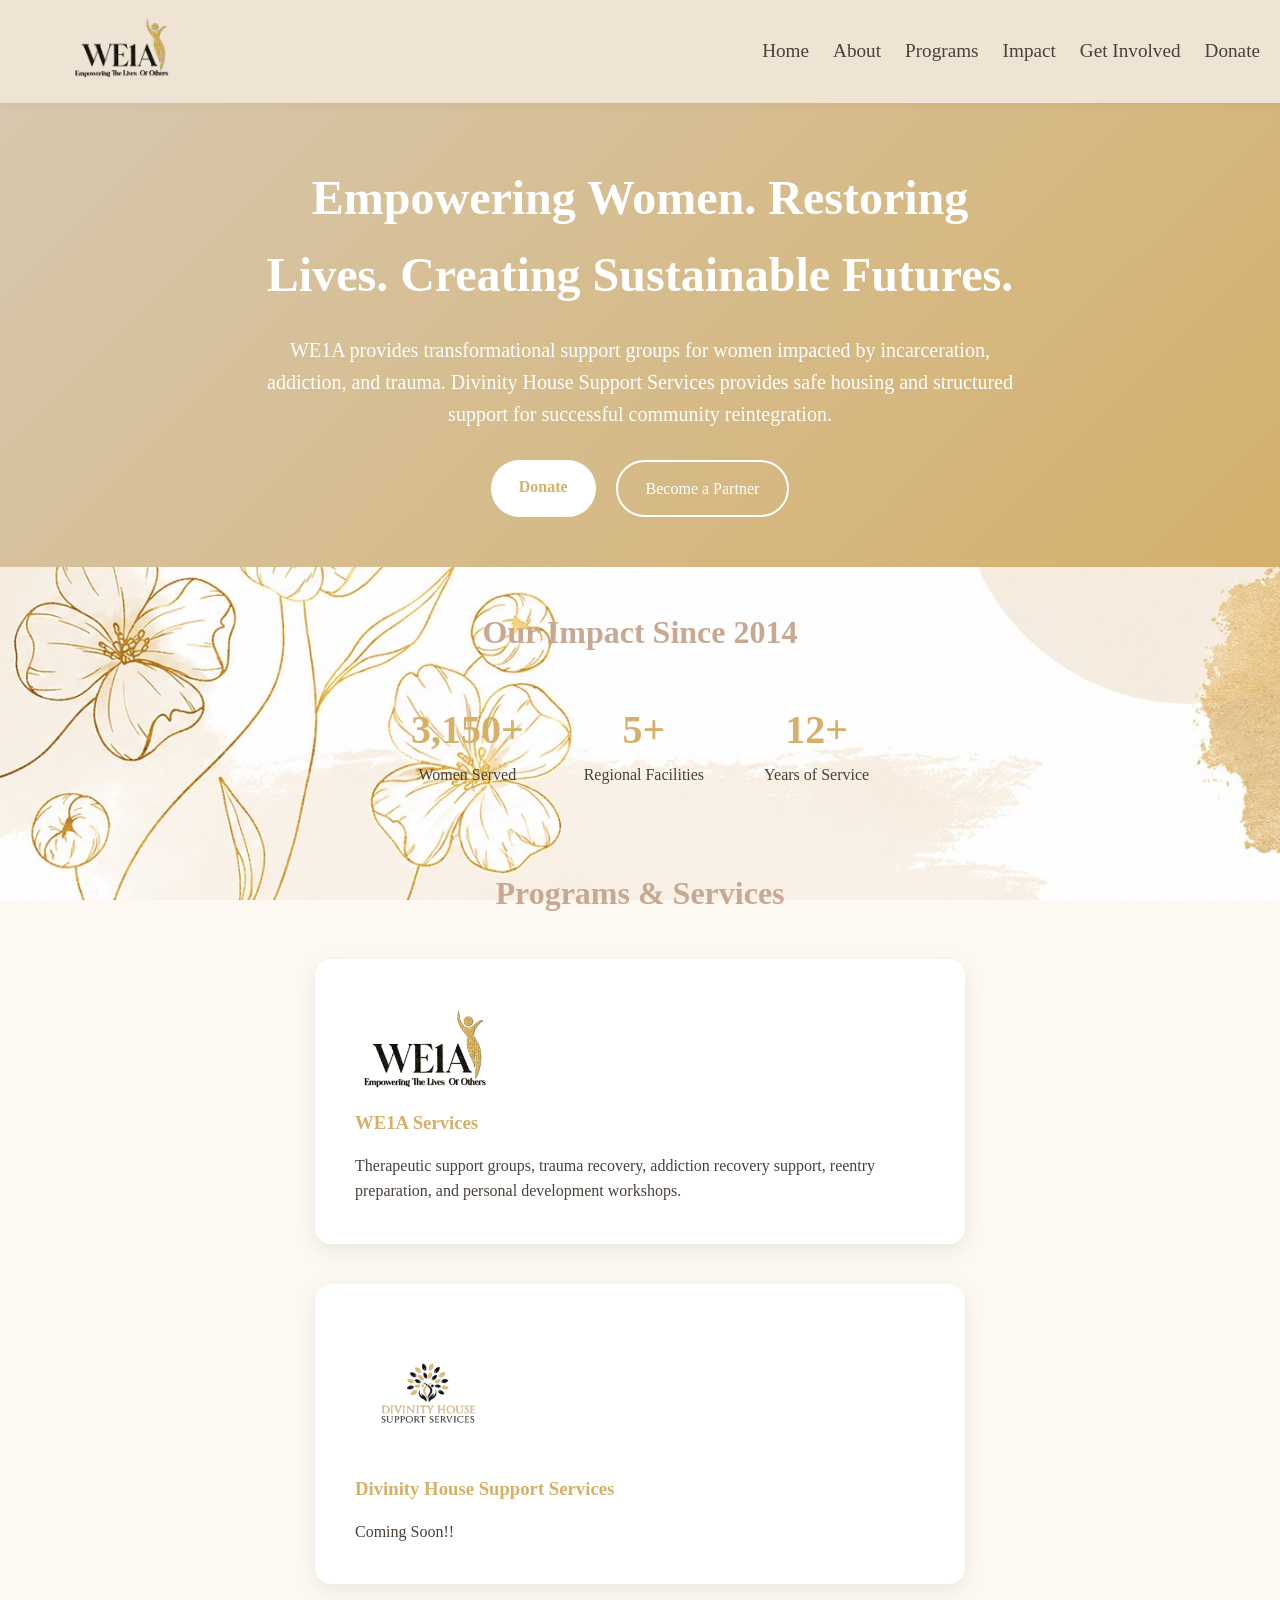
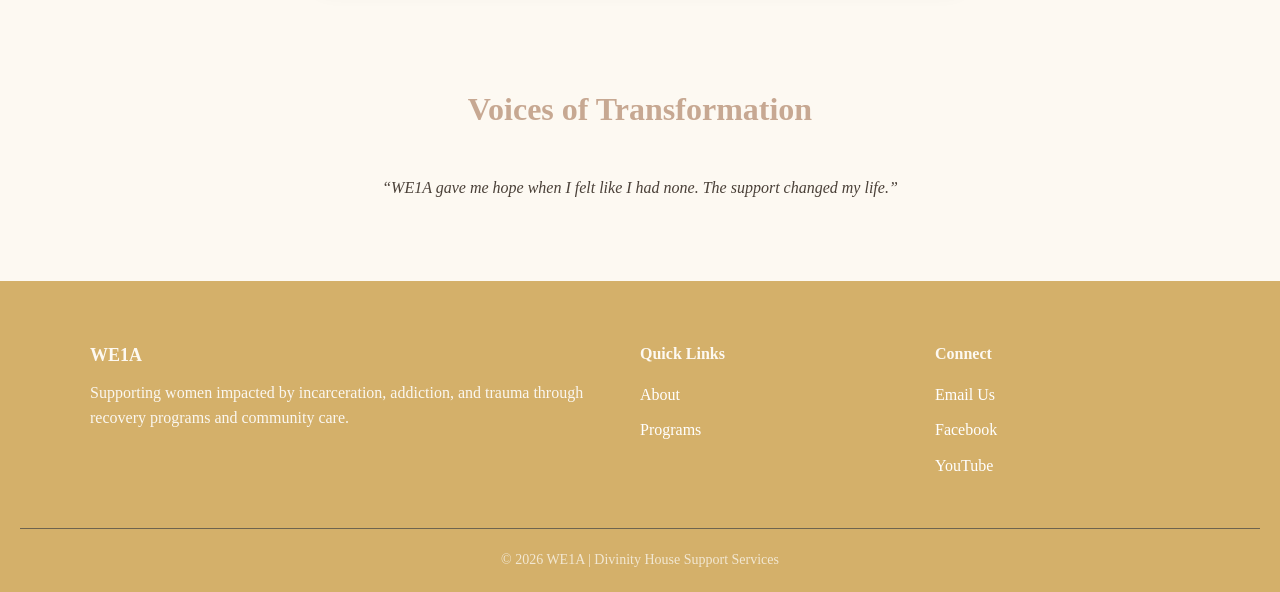
==== commit c8865ca5: "Optimize images and add missing meta tags for Lighthouse Resize oversized images to match display di" ====
--- a/index.html
+++ b/index.html
@@ -3,24 +3,26 @@
 <head>
     <meta charset="UTF-8">
     <meta name="viewport" content="width=device-width, initial-scale=1.0">
-    <title>Document</title>
+    <title>WE1A & Divinity House Support Services | Newport News, VA</title>
+    <meta name="description" content="WE1A provides transformational support groups for women impacted by incarceration, addiction, and trauma. Divinity House Support Services offers safe housing and structured reentry support in Newport News, Virginia.">
     <link rel="stylesheet" href="styles.css/style.css">
     <link rel="stylesheet" href="styles.css/header.css">
     <link rel="stylesheet" href="styles.css/footer.css">
 </head>
 <body>
   <header class="header">
-    <div class="logoimg"><img src="images/we1a_logo_no_bg.png"></div>
+    <div class="logoimg"><img src="images/we1a_logo_no_bg.png" alt="WE1A logo"></div>
     <!-- <div class="logo"> WE1A & DHSS</div> -->
-<nav>
-    <a href="index.html">Home</a>
+    <nav>
+          <a href="index.html">Home</a>
     <a href="about.html">About</a>
     <a href="programs.html">Programs</a>
     <a href="impact.html">Impact</a>
     <a href="getInvolved.html">Get Involved</a>
     <a href="donate.html">Donate</a>
-    <button id="theme-toggle" class="theme-toggle">🌙</button>
-</nav>
+   
+
+    </nav>
 </header>
 
 <section class="hero">
@@ -131,6 +133,7 @@
   </div>
 
 </footer>
+</footer>
 <script src="JavaScript/script.js"></script>
 <script src="JavaScript/header.js"></script>
 </body>
--- a/styles.css/style.css
+++ b/styles.css/style.css
@@ -14,19 +14,6 @@
     --hero-gradient-2: #D4B06A;  /* Hero gradient end */
 }
 
-/* Dark mode theme */
-.dark-mode {
-    --primary: #D4B06A;
-    --accent: #C7A892;
-    --bg: #1E1B18;
-    --surface: #2B2723;
-    --text: #F5EFE6;
-    --muted: #C8B8A8;
-    --border: #4A4038;
-    --hero-gradient-1: #3A332C;
-    --hero-gradient-2: #8C6A35;
-}
-
 /* Reset default browser spacing + use border-box model */
 * {
     margin: 0;
@@ -40,6 +27,11 @@
     color: var(--text);
     line-height: 1.6;
     background-color: var(--bg);
+    background-image: url("../images/floral-gold-bg.jpg");
+    background-repeat: no-repeat;
+    background-position: center;
+    background-size: cover;
+    background-attachment: fixed;
 }
 
 /* Hero section styling */
@@ -171,7 +163,7 @@
     display: block;
     text-decoration: none;
     color: inherit;
-    background: var(--surface);
+    background:white;
     padding: 40px;
     border-radius: 16px;
     width: 650px;
@@ -219,8 +211,10 @@
 
 /* Testimonials section */
 .testimonials {
-    background: var(--bg);
-    text-align: center;
+    background: transparent;
+    text-align: center;
+    padding-top: 60px;
+    padding-bottom: 60px;
 }
 
 /* Individual testimonial */
@@ -319,6 +313,19 @@
     font-weight: 600;
     padding-top: 5rem;
 }
+/* Recreate the desktop effect (image pinned to the viewport, peeking through
+   wherever content is transparent as the page scrolls) on a narrow screen.
+   The difference from desktop is background-size: "cover" would scale the
+   image up until it fills the tall viewport, which crops away all four
+   corners -- so instead fit it to the screen WIDTH uncropped (its natural
+   height is far shorter than the screen), keeping it fixed so it still acts
+   as a persistent backdrop rather than scrolling away after one section. */
+body {
+    background-attachment: fixed;
+    background-size: 100% auto;
+    background-position: top center;
+    background-repeat: no-repeat;
+}
 }
 .hero-content{
     padding:10px;
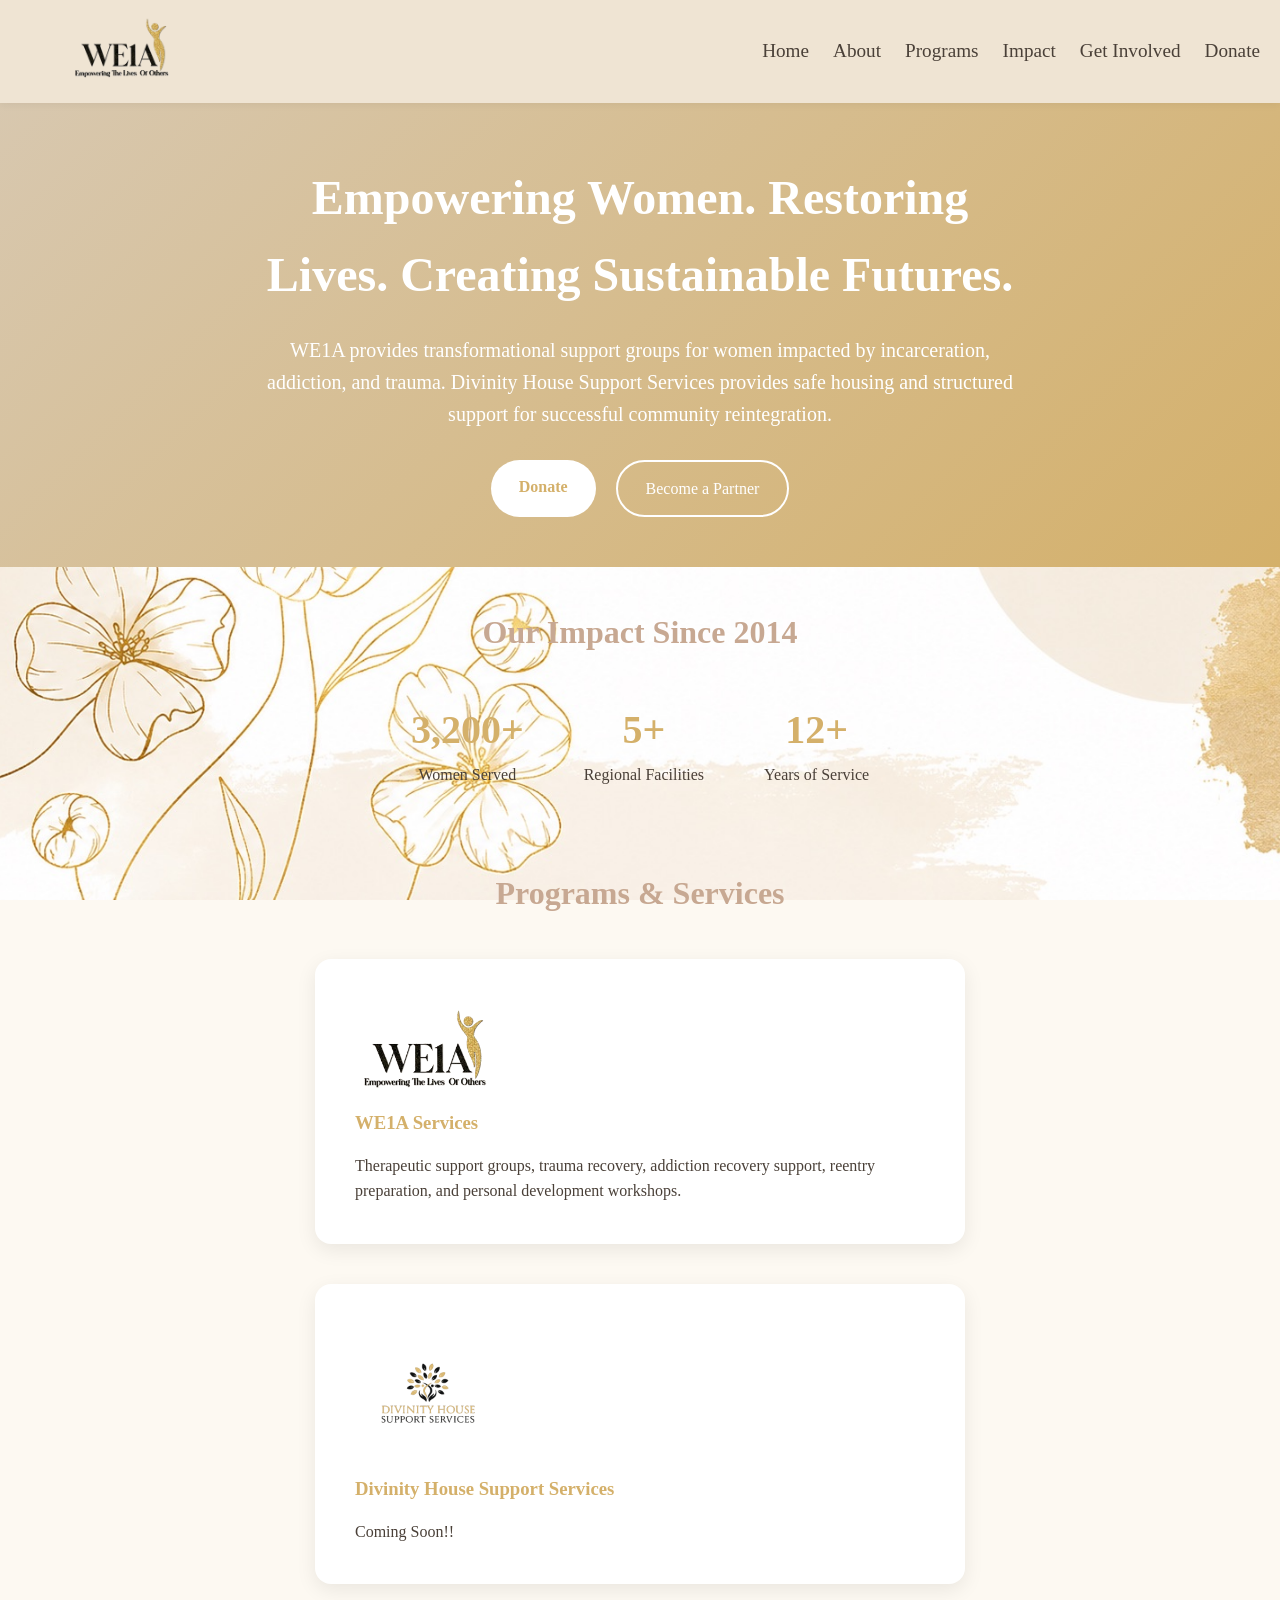
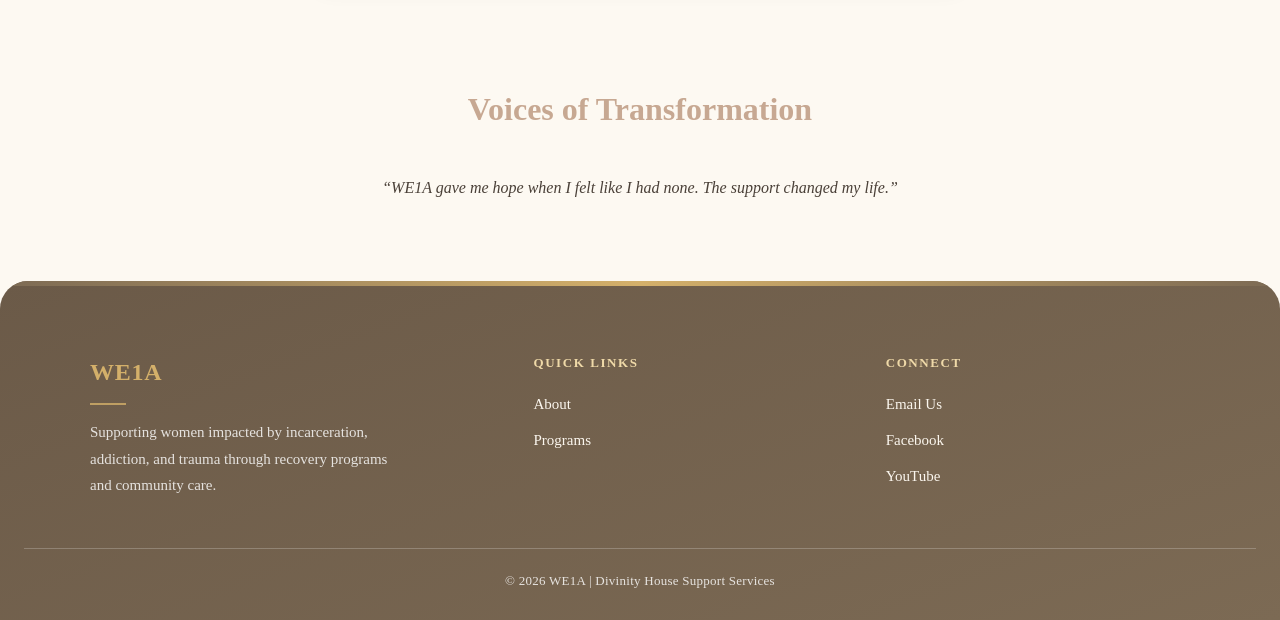
==== commit ea51135f: "Link homepage Become a Partner button to the partner form The button pointed at partners.html, which" ====
--- a/index.html
+++ b/index.html
@@ -34,7 +34,7 @@
         </p>
         <div class="buttons">
         <a href="donate.html" class="btn btn-primary">Donate</a>
-        <a href="partners.html" class="btn btn-secondary">Become a Partner</a>
+        <a href="programs.html#partner-form" class="btn btn-secondary">Become a Partner</a>
 
         </div>
     </div>
--- a/styles.css/footer.css
+++ b/styles.css/footer.css
@@ -1,52 +1,136 @@
-/* Footer styling */
-.footer{
-  background:var(--primary);
-  color:white;
-  padding:60px 20px 20px;
-  font-family: tinos;
-}
- 
-.footer-container{
-  max-width:1100px;
-  margin:auto;
-  display:grid;
-  grid-template-columns: 2fr 1fr 1fr;
-  gap:40px;
+/* Footer styling
+   Scoped local variables so every page renders the same footer
+   regardless of that page's own color theme (some pages, like
+   getInvolved, define a completely different --primary/--text palette). */
+.footer {
+  --footer-bg: #6b5a48;
+  --footer-bg-2: #7c6a54;
+  --footer-heading: #d4b06a;
+  --footer-heading-soft: #efd9a8;
+  --footer-text: #fbf6ee;
+  --footer-muted: rgba(255, 255, 255, 0.82);
+  --footer-border: rgba(255, 255, 255, 0.22);
+
+  position: relative;
+  background: linear-gradient(160deg, var(--footer-bg), var(--footer-bg-2));
+  color: var(--footer-text);
+  padding: 72px 24px 28px;
+  border-radius: 28px 28px 0 0;
+  font-family: "Tinos", Georgia, serif;
+  overflow: hidden;
 }
 
-.footer-column h3{
-    font-size:18px;
-  color:var(--bg);
-  margin-bottom:10px;
+/* Thin gold gradient band echoing the hero sections, ties the footer
+   back to the rest of the page instead of dropping in as a flat block. */
+.footer::before {
+  content: "";
+  position: absolute;
+  top: 0;
+  left: 0;
+  right: 0;
+  height: 5px;
+  background: linear-gradient(90deg, var(--footer-bg-2), var(--footer-heading) 50%, var(--footer-bg-2));
 }
 
-.footer-column h4{
-  color:var(--bg);
-  margin-bottom:15px;
+.footer-container {
+  max-width: 1100px;
+  margin: auto;
+  display: grid;
+  grid-template-columns: 1.3fr 1fr 1fr;
+  gap: 48px;
 }
 
-.footer-column p{
-font-size:16px;
-  line-height:1.6;
-  opacity:.9;
+.footer-column h3 {
+  font-size: 24px;
+  font-weight: 700;
+  letter-spacing: 0.03em;
+  color: var(--footer-heading);
+  margin-bottom: 14px;
+  position: relative;
+  padding-bottom: 14px;
 }
 
-.footer-column a{
-  display:block;
-  color:white;
-  text-decoration:none;
-  margin-bottom:10px;
+/* Short accent underline beneath the brand name, matching the
+   eyebrow/underline motifs used on the hero and about pages. */
+.footer-column h3::after {
+  content: "";
+  position: absolute;
+  left: 0;
+  bottom: 0;
+  width: 36px;
+  height: 2px;
+  background: var(--footer-heading);
+  opacity: 0.8;
 }
 
-.footer-column a:hover{
-  color:var(--muted);
+.footer-column h4 {
+  font-size: 13px;
+  font-weight: 700;
+  text-transform: uppercase;
+  letter-spacing: 0.12em;
+  color: var(--footer-heading-soft);
+  margin-bottom: 18px;
 }
 
-.footer-bottom{
-  text-align:center;
-  margin-top:40px;
-  padding-top:20px;
-  border-top:1px solid #444;
-  font-size:14px;
-  opacity:.7;
-}+.footer-column p {
+  font-size: 15px;
+  line-height: 1.75;
+  max-width: 300px;
+  color: var(--footer-muted);
+}
+
+.footer-column a {
+  display: block;
+  width: fit-content;
+  color: var(--footer-text);
+  text-decoration: none;
+  margin-bottom: 12px;
+  font-size: 15px;
+  transition: color 0.2s ease, transform 0.2s ease;
+}
+
+.footer-column a:hover {
+  color: var(--footer-heading);
+  transform: translateX(3px);
+}
+
+.footer-bottom {
+  text-align: center;
+  margin-top: 48px;
+  padding-top: 22px;
+  border-top: 1px solid var(--footer-border);
+  font-size: 13px;
+  letter-spacing: 0.02em;
+  color: var(--footer-muted);
+}
+
+@media (max-width: 700px) {
+  .footer {
+    padding: 56px 20px 24px;
+    border-radius: 20px 20px 0 0;
+  }
+
+  .footer-container {
+    grid-template-columns: 1fr;
+    gap: 36px;
+    text-align: center;
+  }
+
+  .footer-column h3::after {
+    left: 50%;
+    transform: translateX(-50%);
+  }
+
+  .footer-column p {
+    max-width: 100%;
+    margin-inline: auto;
+  }
+
+  .footer-column a {
+    margin-inline: auto;
+  }
+
+  .footer-column a:hover {
+    transform: translateX(0);
+  }
+}
